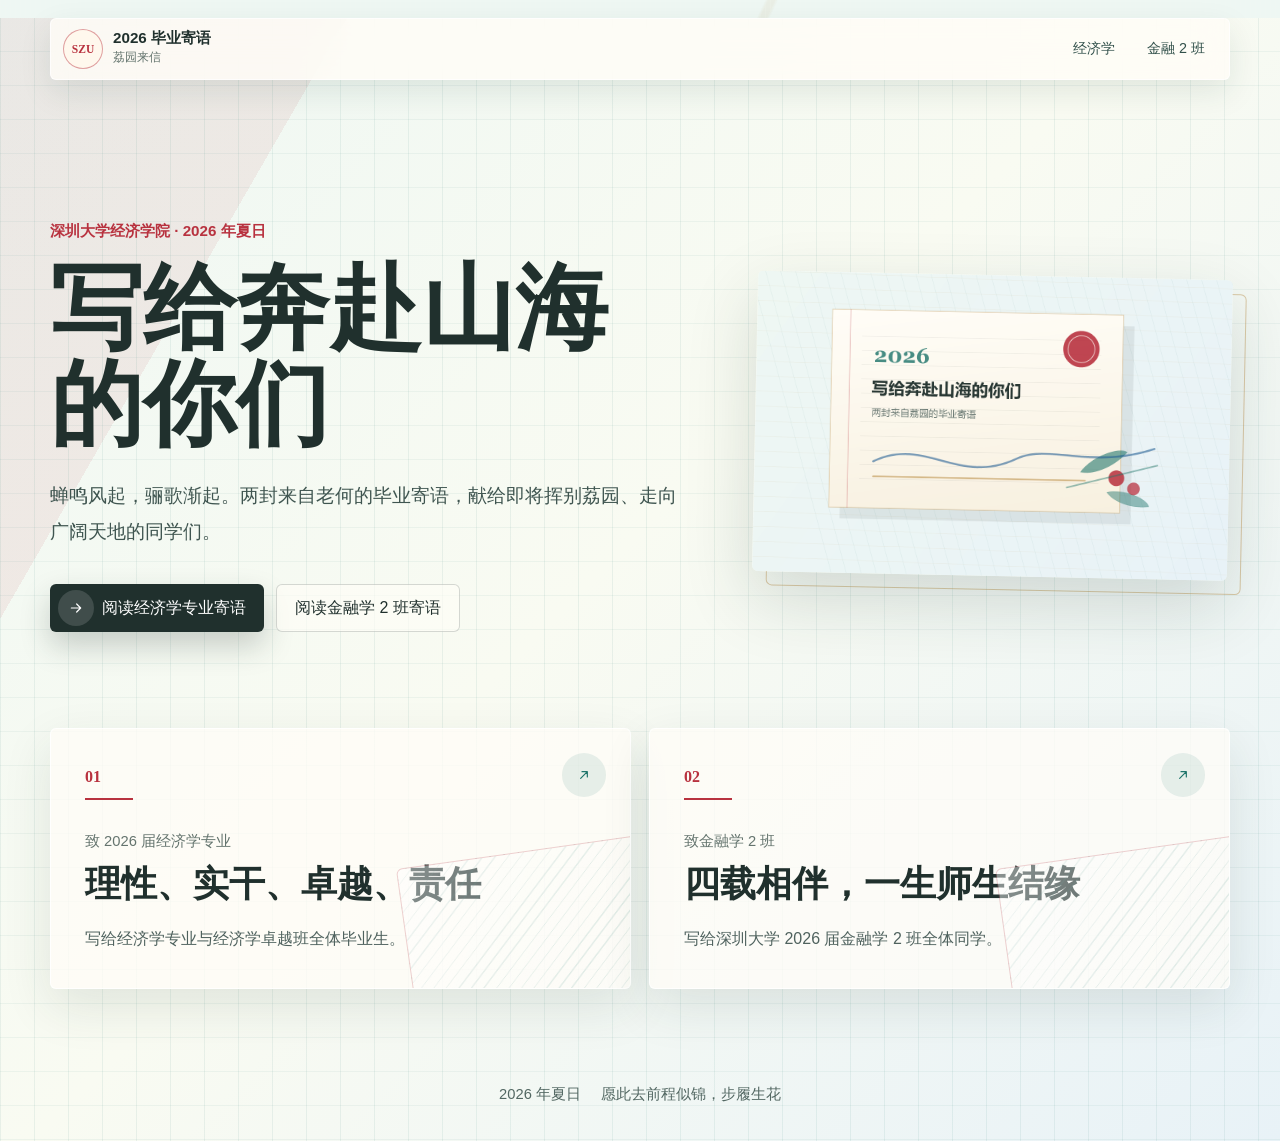
==== index.html @ 9182ce5f "Add files via upload" ====
<!doctype html>
<html lang="zh-CN">
  <head>
    <meta charset="utf-8">
    <meta name="viewport" content="width=device-width, initial-scale=1">
    <title>深圳大学 2026 届毕业寄语</title>
    <meta name="description" content="两封写给深圳大学 2026 届毕业生的电子信笺。">
    <meta property="og:type" content="website">
    <meta property="og:title" content="深圳大学 2026 届毕业寄语">
    <meta property="og:description" content="写给奔赴山海的同学们。">
    <meta property="og:image" content="./assets/home-share.png">
    <meta name="theme-color" content="#eef7f3">
    <link rel="manifest" href="./manifest.webmanifest">
    <link rel="stylesheet" href="./assets/styles.css">
  </head>
  <body class="home-page">
    <div class="reading-progress" aria-hidden="true"></div>
    <header class="topbar">
      <a class="brand-mark" href="./" aria-label="返回首页">
        <span class="brand-seal">SZU</span>
        <span>
          <strong>2026 毕业寄语</strong>
          <small>荔园来信</small>
        </span>
      </a>
      <nav class="top-actions" aria-label="信笺导航">
        <a href="./economics/" class="ghost-link">经济学</a>
        <a href="./finance-2/" class="ghost-link">金融 2 班</a>
      </nav>
    </header>

    <main>
      <section class="home-hero" aria-labelledby="home-title">
        <div class="home-copy">
          <p class="kicker">深圳大学经济学院 · 2026 年夏日</p>
          <h1 id="home-title">写给奔赴山海的你们</h1>
          <p class="lead">
            蝉鸣风起，骊歌渐起。两封来自老何的毕业寄语，献给即将挥别荔园、走向广阔天地的同学们。
          </p>
          <div class="hero-commands">
            <a class="primary-link" href="./economics/">
              <span class="icon-circle" aria-hidden="true">
                <svg viewBox="0 0 24 24"><path d="M5 12h14M13 6l6 6-6 6"/></svg>
              </span>
              阅读经济学专业寄语
            </a>
            <a class="secondary-link" href="./finance-2/">阅读金融学 2 班寄语</a>
          </div>
        </div>
        <figure class="hero-art home-art">
          <img src="./assets/home-share.png" alt="毕业信笺、湖面与荔枝枝叶组成的插画">
        </figure>
      </section>

      <section class="letter-grid" aria-label="两封电子信笺">
        <a class="letter-tile economics-tile" href="./economics/">
          <span class="tile-label">01</span>
          <span class="tile-subtitle">致 2026 届经济学专业</span>
          <strong>理性、实干、卓越、责任</strong>
          <span class="tile-text">写给经济学专业与经济学卓越班全体毕业生。</span>
          <span class="tile-arrow" aria-hidden="true">
            <svg viewBox="0 0 24 24"><path d="M7 17 17 7M9 7h8v8"/></svg>
          </span>
        </a>
        <a class="letter-tile finance-tile" href="./finance-2/">
          <span class="tile-label">02</span>
          <span class="tile-subtitle">致金融学 2 班</span>
          <strong>四载相伴，一生师生结缘</strong>
          <span class="tile-text">写给深圳大学 2026 届金融学 2 班全体同学。</span>
          <span class="tile-arrow" aria-hidden="true">
            <svg viewBox="0 0 24 24"><path d="M7 17 17 7M9 7h8v8"/></svg>
          </span>
        </a>
      </section>
    </main>

    <footer class="site-footer">
      <span>2026 年夏日</span>
      <span>愿此去前程似锦，步履生花</span>
    </footer>
    <script src="./assets/main.js"></script>
  </body>
</html>
---- assets/styles.css ----
:root {
  --ink: #20302d;
  --muted: #64746e;
  --paper: #fffdf7;
  --paper-deep: #f7f0df;
  --mist: #eef7f3;
  --mist-2: #d9ece8;
  --jade: #1f756b;
  --blue: #1e5b93;
  --lychee: #b8323f;
  --gold: #b8893d;
  --line: rgba(32, 48, 45, 0.14);
  --shadow: 0 26px 70px rgba(17, 47, 43, 0.16);
  --radius: 6px;
  --serif: "Source Han Serif SC", "Noto Serif CJK SC", "Songti SC", "SimSun", serif;
  --sans: "Source Han Sans SC", "Noto Sans CJK SC", "Microsoft YaHei", sans-serif;
}

* {
  box-sizing: border-box;
}

html {
  min-width: 320px;
  background: var(--mist);
  color: var(--ink);
  scroll-behavior: smooth;
}

body {
  min-height: 100vh;
  margin: 0;
  font-family: var(--sans);
  line-height: 1.8;
  letter-spacing: 0;
  background:
    linear-gradient(90deg, rgba(31, 117, 107, 0.08) 1px, transparent 1px),
    linear-gradient(0deg, rgba(31, 117, 107, 0.06) 1px, transparent 1px),
    linear-gradient(120deg, rgba(184, 50, 63, 0.08) 0 18%, transparent 18% 100%),
    linear-gradient(135deg, #eef7f3 0%, #f9fbf2 48%, #e8f2f7 100%);
  background-size: 34px 34px, 34px 34px, auto, auto;
}

body::before {
  content: "";
  position: fixed;
  inset: 0;
  z-index: -1;
  pointer-events: none;
  opacity: 0.28;
  background-image:
    linear-gradient(115deg, transparent 0 45%, rgba(184, 137, 61, 0.25) 45.2% 45.6%, transparent 45.8% 100%),
    repeating-linear-gradient(90deg, rgba(255, 255, 255, 0.28) 0 1px, transparent 1px 5px);
}

a {
  color: inherit;
  text-decoration: none;
}

button,
a {
  -webkit-tap-highlight-color: transparent;
}

button {
  font: inherit;
}

svg {
  width: 1em;
  height: 1em;
  fill: none;
  stroke: currentColor;
  stroke-linecap: round;
  stroke-linejoin: round;
  stroke-width: 1.8;
}

img {
  display: block;
  max-width: 100%;
}

.reading-progress {
  position: fixed;
  top: 0;
  left: 0;
  z-index: 20;
  width: 0;
  height: 3px;
  background: linear-gradient(90deg, var(--lychee), var(--gold), var(--jade));
  box-shadow: 0 2px 12px rgba(184, 50, 63, 0.24);
}

.topbar {
  position: sticky;
  top: 0;
  z-index: 10;
  display: flex;
  align-items: center;
  justify-content: space-between;
  gap: 18px;
  width: min(1180px, calc(100% - 40px));
  margin: 18px auto 0;
  padding: 10px 12px;
  border: 1px solid rgba(255, 255, 255, 0.72);
  border-radius: var(--radius);
  background: rgba(255, 253, 247, 0.82);
  box-shadow: 0 12px 32px rgba(24, 55, 50, 0.1);
  backdrop-filter: blur(16px);
}

.brand-mark {
  display: inline-flex;
  align-items: center;
  gap: 10px;
  min-width: 0;
}

.brand-seal {
  display: grid;
  flex: 0 0 auto;
  width: 40px;
  height: 40px;
  place-items: center;
  border: 1px solid rgba(184, 50, 63, 0.45);
  border-radius: 50%;
  color: var(--lychee);
  font-family: Georgia, "Times New Roman", serif;
  font-size: 0.72rem;
  font-weight: 700;
  letter-spacing: 0;
  background: #fff8ed;
}

.brand-mark strong,
.brand-mark small {
  display: block;
  overflow: hidden;
  text-overflow: ellipsis;
  white-space: nowrap;
}

.brand-mark strong {
  font-size: 0.95rem;
  line-height: 1.2;
}

.brand-mark small {
  color: var(--muted);
  font-size: 0.75rem;
}

.top-actions {
  display: inline-flex;
  align-items: center;
  gap: 8px;
  flex: 0 0 auto;
}

.ghost-link,
.icon-button,
.primary-link,
.secondary-link {
  display: inline-flex;
  align-items: center;
  justify-content: center;
  gap: 8px;
  min-height: 40px;
  border-radius: var(--radius);
}

.ghost-link {
  padding: 0 12px;
  color: #31504a;
  font-size: 0.9rem;
}

.ghost-link:hover,
.ghost-link:focus-visible {
  background: rgba(31, 117, 107, 0.1);
}

.icon-button {
  width: 40px;
  border: 1px solid var(--line);
  color: var(--jade);
  background: rgba(255, 255, 255, 0.7);
  cursor: pointer;
}

.icon-button:hover,
.icon-button:focus-visible {
  border-color: rgba(31, 117, 107, 0.45);
  background: #fff;
}

main {
  width: min(1180px, calc(100% - 40px));
  margin: 0 auto;
}

.home-hero,
.letter-hero {
  display: grid;
  grid-template-columns: minmax(0, 1fr) minmax(360px, 0.74fr);
  gap: clamp(26px, 5vw, 72px);
  align-items: center;
  min-height: min(640px, calc(100vh - 170px));
  padding: clamp(42px, 7vw, 96px) 0 40px;
}

.home-copy,
.letter-hero-copy {
  position: relative;
  z-index: 1;
}

.kicker {
  margin: 0 0 16px;
  color: var(--lychee);
  font-size: 0.95rem;
  font-weight: 700;
}

h1 {
  margin: 0;
  max-width: 820px;
  font-family: var(--serif);
  font-size: 5.8rem;
  font-weight: 800;
  line-height: 1.04;
  letter-spacing: 0;
}

.letter-hero h1 {
  font-size: 5.1rem;
}

.lead {
  max-width: 660px;
  margin: 24px 0 0;
  color: #3f5550;
  font-size: 1.16rem;
  line-height: 1.95;
}

.hero-commands,
.letter-actions {
  display: flex;
  flex-wrap: wrap;
  gap: 12px;
  margin-top: 34px;
}

.primary-link,
.secondary-link {
  border: 0;
  cursor: pointer;
}

.primary-link {
  min-height: 48px;
  padding: 0 18px 0 8px;
  color: #fff;
  background: var(--ink);
  box-shadow: 0 14px 30px rgba(32, 48, 45, 0.22);
}

.secondary-link {
  min-height: 48px;
  padding: 0 18px;
  border: 1px solid rgba(32, 48, 45, 0.18);
  color: var(--ink);
  background: rgba(255, 253, 247, 0.62);
}

.primary-link:hover,
.primary-link:focus-visible {
  transform: translateY(-1px);
  background: #14211e;
}

.secondary-link:hover,
.secondary-link:focus-visible {
  transform: translateY(-1px);
  border-color: rgba(31, 117, 107, 0.42);
  background: #fffdf7;
}

.button-link {
  appearance: none;
}

.icon-circle {
  display: grid;
  width: 36px;
  height: 36px;
  place-items: center;
  border-radius: 50%;
  background: rgba(255, 255, 255, 0.14);
}

.hero-art {
  position: relative;
  margin: 0;
}

.hero-art img {
  width: 100%;
  border-radius: var(--radius);
  box-shadow: var(--shadow);
}

.hero-art::before {
  content: "";
  position: absolute;
  inset: 14px -14px -14px 14px;
  z-index: -1;
  border: 1px solid rgba(184, 137, 61, 0.42);
  border-radius: var(--radius);
}

.home-art {
  transform: rotate(1.2deg);
}

.letter-grid {
  display: grid;
  grid-template-columns: repeat(2, minmax(0, 1fr));
  gap: 18px;
  padding: 8px 0 70px;
}

.letter-tile {
  position: relative;
  min-height: 250px;
  padding: clamp(22px, 4vw, 34px);
  overflow: hidden;
  border: 1px solid rgba(255, 255, 255, 0.78);
  border-radius: var(--radius);
  background: rgba(255, 253, 247, 0.76);
  box-shadow: 0 18px 50px rgba(24, 55, 50, 0.11);
}

.letter-tile::after {
  content: "";
  position: absolute;
  right: -40px;
  bottom: -54px;
  width: 260px;
  height: 190px;
  border: 1px solid rgba(184, 50, 63, 0.22);
  border-radius: var(--radius);
  background:
    linear-gradient(120deg, rgba(255, 255, 255, 0.48), transparent),
    repeating-linear-gradient(135deg, rgba(31, 117, 107, 0.14) 0 1px, transparent 1px 10px);
  transform: rotate(-8deg);
}

.letter-tile:hover,
.letter-tile:focus-visible {
  transform: translateY(-3px);
  border-color: rgba(31, 117, 107, 0.28);
  box-shadow: 0 26px 65px rgba(24, 55, 50, 0.16);
}

.tile-label,
.tile-subtitle,
.tile-text {
  display: block;
}

.tile-label {
  width: 48px;
  padding-bottom: 6px;
  border-bottom: 2px solid currentColor;
  color: var(--lychee);
  font-family: Georgia, "Times New Roman", serif;
  font-weight: 700;
}

.tile-subtitle {
  margin-top: 28px;
  color: var(--muted);
  font-size: 0.92rem;
}

.letter-tile strong {
  display: block;
  max-width: 560px;
  margin-top: 8px;
  font-family: var(--serif);
  font-size: 2.25rem;
  line-height: 1.24;
}

.tile-text {
  max-width: 450px;
  margin-top: 18px;
  color: #4f625e;
}

.tile-arrow {
  position: absolute;
  right: 24px;
  top: 24px;
  z-index: 1;
  display: grid;
  width: 44px;
  height: 44px;
  place-items: center;
  border-radius: 50%;
  color: var(--jade);
  background: rgba(31, 117, 107, 0.1);
}

.letter-layout {
  display: grid;
  grid-template-columns: minmax(190px, 250px) minmax(0, 820px);
  gap: clamp(22px, 4vw, 54px);
  align-items: start;
  margin: 0 auto;
  padding: 20px 0 70px;
}

.letter-side {
  position: sticky;
  top: 96px;
  display: grid;
  gap: 12px;
}

.side-block {
  padding: 16px;
  border-left: 3px solid var(--jade);
  background: rgba(255, 253, 247, 0.62);
}

.finance-page .side-block {
  border-left-color: var(--blue);
}

.side-block span,
.side-block strong {
  display: block;
}

.side-block span {
  color: var(--muted);
  font-size: 0.82rem;
}

.side-block strong {
  margin-top: 4px;
  font-family: var(--serif);
  font-size: 1.04rem;
  line-height: 1.55;
}

.letter-paper {
  position: relative;
  padding: clamp(28px, 5vw, 64px);
  border: 1px solid rgba(184, 137, 61, 0.32);
  border-radius: var(--radius);
  background:
    linear-gradient(90deg, rgba(184, 50, 63, 0.16), rgba(184, 50, 63, 0.16)) 36px 0 / 1px 100% no-repeat,
    repeating-linear-gradient(0deg, transparent 0 38px, rgba(32, 48, 45, 0.055) 38px 39px),
    var(--paper);
  box-shadow: var(--shadow);
}

.letter-paper::before,
.letter-paper::after {
  content: "";
  position: absolute;
  pointer-events: none;
}

.letter-paper::before {
  top: 16px;
  right: 16px;
  width: 94px;
  height: 94px;
  border: 1px solid rgba(184, 50, 63, 0.28);
  border-radius: 50%;
  background:
    repeating-conic-gradient(from 8deg, rgba(184, 50, 63, 0.16) 0deg 8deg, transparent 8deg 18deg),
    radial-gradient(circle, transparent 48%, rgba(255, 255, 255, 0.64) 49% 64%, transparent 65%);
  opacity: 0.75;
}

.letter-paper::after {
  inset: 8px;
  border: 1px solid rgba(31, 117, 107, 0.09);
  border-radius: calc(var(--radius) - 2px);
}

.letter-paper p {
  position: relative;
  z-index: 1;
  margin: 0 0 1.15em;
  color: #2c3936;
  font-family: var(--serif);
  font-size: 1.14rem;
  line-height: 2.08;
  text-align: justify;
  text-justify: inter-ideograph;
}

.letter-paper .letter-to {
  margin-bottom: 1.3em;
  color: var(--lychee);
  font-size: 1.28rem;
  font-weight: 700;
  text-align: left;
}

.wish-list {
  position: relative;
  z-index: 1;
  display: grid;
  gap: 12px;
  margin: 34px 0;
}

.wish-list p {
  margin: 0;
  padding: 18px 20px;
  border-left: 3px solid var(--gold);
  background: linear-gradient(90deg, rgba(184, 137, 61, 0.12), rgba(255, 255, 255, 0.3));
  text-align: left;
}

.wish-list strong {
  color: #174d46;
}

.finance-page .wish-list strong {
  color: #1e5b93;
}

.letter-signature {
  position: relative;
  z-index: 1;
  margin-top: 42px;
  text-align: right;
}

.letter-signature p,
.letter-signature time {
  display: block;
  margin: 0;
  color: var(--ink);
  font-family: var(--serif);
}

.letter-signature p {
  font-size: 1.52rem;
  font-weight: 800;
}

.letter-signature time {
  margin-top: 8px;
  color: var(--muted);
}

.site-footer {
  display: flex;
  justify-content: center;
  gap: 20px;
  width: min(1180px, calc(100% - 40px));
  margin: 0 auto;
  padding: 22px 0 34px;
  color: #526762;
  font-size: 0.92rem;
}

.site-footer a {
  border-bottom: 1px solid rgba(31, 117, 107, 0.28);
}

.site-footer a:hover,
.site-footer a:focus-visible {
  color: var(--jade);
}

.toast {
  position: fixed;
  left: 50%;
  bottom: 24px;
  z-index: 30;
  max-width: calc(100% - 32px);
  padding: 10px 14px;
  border-radius: var(--radius);
  color: #fff;
  background: rgba(32, 48, 45, 0.92);
  box-shadow: 0 16px 40px rgba(32, 48, 45, 0.2);
  transform: translateX(-50%) translateY(12px);
  opacity: 0;
  transition: opacity 180ms ease, transform 180ms ease;
}

.toast.is-visible {
  transform: translateX(-50%) translateY(0);
  opacity: 1;
}

@media (max-width: 900px) {
  h1 {
    font-size: 4.15rem;
  }

  .letter-hero h1 {
    font-size: 3.85rem;
  }

  .home-hero,
  .letter-hero,
  .letter-layout {
    grid-template-columns: 1fr;
  }

  .home-hero,
  .letter-hero {
    min-height: auto;
  }

  .home-art {
    transform: none;
  }

  .letter-grid {
    grid-template-columns: 1fr;
  }

  .letter-side {
    position: static;
    grid-template-columns: repeat(3, minmax(0, 1fr));
  }
}

@media (max-width: 640px) {
  body {
    background-size: 24px 24px, 24px 24px, auto, auto;
  }

  .topbar,
  main,
  .site-footer {
    width: min(100% - 24px, 1180px);
  }

  .topbar {
    margin-top: 12px;
    padding: 8px;
  }

  .brand-seal {
    width: 34px;
    height: 34px;
    font-size: 0.64rem;
  }

  .brand-mark strong {
    max-width: 9.8em;
    font-size: 0.86rem;
  }

  .brand-mark small,
  .ghost-link {
    font-size: 0.76rem;
  }

  .top-actions {
    gap: 4px;
  }

  .ghost-link {
    padding: 0 8px;
  }

  .home-hero,
  .letter-hero {
    gap: 28px;
    padding-top: 44px;
  }

  .kicker {
    font-size: 0.8rem;
  }

  h1,
  .letter-hero h1 {
    font-size: 2.55rem;
  }

  .lead {
    margin-top: 18px;
    font-size: 1rem;
  }

  .letter-tile strong {
    font-size: 1.5rem;
  }

  .hero-commands,
  .letter-actions {
    display: grid;
    grid-template-columns: 1fr;
  }

  .primary-link,
  .secondary-link {
    width: 100%;
  }

  .letter-side {
    grid-template-columns: 1fr;
  }

  .letter-paper {
    padding: 28px 20px 34px 26px;
    background:
      linear-gradient(90deg, rgba(184, 50, 63, 0.14), rgba(184, 50, 63, 0.14)) 18px 0 / 1px 100% no-repeat,
      repeating-linear-gradient(0deg, transparent 0 36px, rgba(32, 48, 45, 0.055) 36px 37px),
      var(--paper);
  }

  .letter-paper::before {
    width: 70px;
    height: 70px;
  }

  .letter-paper p {
    font-size: 1.04rem;
    line-height: 2;
  }

  .letter-paper .letter-to {
    font-size: 1.12rem;
  }

  .letter-signature p {
    font-size: 1.25rem;
  }

  .wish-list p {
    padding: 15px 16px;
  }

  .site-footer {
    flex-wrap: wrap;
    gap: 10px 16px;
  }
}

@media print {
  body {
    background: #fff;
  }

  .topbar,
  .letter-hero,
  .letter-side,
  .site-footer,
  .reading-progress,
  .toast {
    display: none !important;
  }

  main {
    width: 100%;
  }

  .letter-layout {
    display: block;
    padding: 0;
  }

  .letter-paper {
    box-shadow: none;
    border: 0;
  }
}
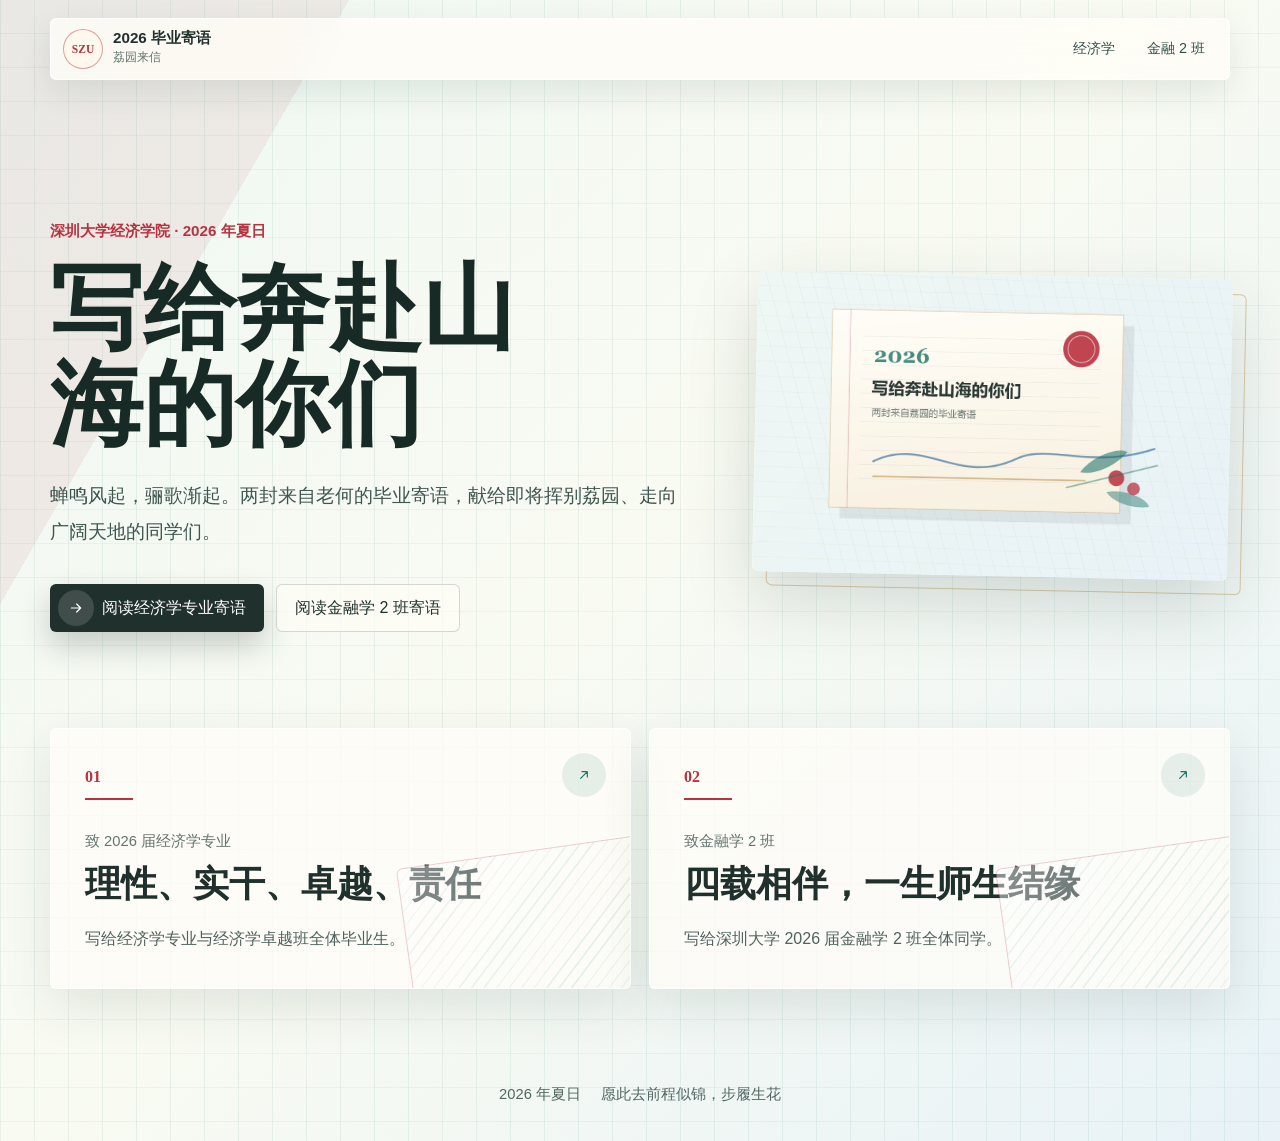
==== commit 0660693b: "Add files via upload" ====
--- a/index.html
+++ b/index.html
@@ -2,7 +2,7 @@
 <html lang="zh-CN">
   <head>
     <meta charset="utf-8">
-    <meta name="viewport" content="width=device-width, initial-scale=1">
+    <meta name="viewport" content="width=device-width, initial-scale=1, viewport-fit=cover">
     <title>深圳大学 2026 届毕业寄语</title>
     <meta name="description" content="两封写给深圳大学 2026 届毕业生的电子信笺。">
     <meta property="og:type" content="website">
@@ -16,7 +16,7 @@
   <body class="home-page">
     <div class="reading-progress" aria-hidden="true"></div>
     <header class="topbar">
-      <a class="brand-mark" href="./" aria-label="返回首页">
+        <a class="brand-mark" href="./index.html" aria-label="返回首页">
         <span class="brand-seal">SZU</span>
         <span>
           <strong>2026 毕业寄语</strong>
@@ -24,8 +24,8 @@
         </span>
       </a>
       <nav class="top-actions" aria-label="信笺导航">
-        <a href="./economics/" class="ghost-link">经济学</a>
-        <a href="./finance-2/" class="ghost-link">金融 2 班</a>
+        <a href="./economics/index.html" class="ghost-link">经济学</a>
+        <a href="./finance-2/index.html" class="ghost-link">金融 2 班</a>
       </nav>
     </header>
 
@@ -38,13 +38,13 @@
             蝉鸣风起，骊歌渐起。两封来自老何的毕业寄语，献给即将挥别荔园、走向广阔天地的同学们。
           </p>
           <div class="hero-commands">
-            <a class="primary-link" href="./economics/">
+            <a class="primary-link" href="./economics/index.html">
               <span class="icon-circle" aria-hidden="true">
                 <svg viewBox="0 0 24 24"><path d="M5 12h14M13 6l6 6-6 6"/></svg>
               </span>
               阅读经济学专业寄语
             </a>
-            <a class="secondary-link" href="./finance-2/">阅读金融学 2 班寄语</a>
+            <a class="secondary-link" href="./finance-2/index.html">阅读金融学 2 班寄语</a>
           </div>
         </div>
         <figure class="hero-art home-art">
@@ -53,7 +53,7 @@
       </section>
 
       <section class="letter-grid" aria-label="两封电子信笺">
-        <a class="letter-tile economics-tile" href="./economics/">
+        <a class="letter-tile economics-tile" href="./economics/index.html">
           <span class="tile-label">01</span>
           <span class="tile-subtitle">致 2026 届经济学专业</span>
           <strong>理性、实干、卓越、责任</strong>
@@ -62,7 +62,7 @@
             <svg viewBox="0 0 24 24"><path d="M7 17 17 7M9 7h8v8"/></svg>
           </span>
         </a>
-        <a class="letter-tile finance-tile" href="./finance-2/">
+        <a class="letter-tile finance-tile" href="./finance-2/index.html">
           <span class="tile-label">02</span>
           <span class="tile-subtitle">致金融学 2 班</span>
           <strong>四载相伴，一生师生结缘</strong>
--- a/assets/styles.css
+++ b/assets/styles.css
@@ -11,9 +11,10 @@
   --gold: #b8893d;
   --line: rgba(32, 48, 45, 0.14);
   --shadow: 0 26px 70px rgba(17, 47, 43, 0.16);
+  --mobile-shadow: 0 18px 38px rgba(17, 47, 43, 0.12);
   --radius: 6px;
-  --serif: "Source Han Serif SC", "Noto Serif CJK SC", "Songti SC", "SimSun", serif;
-  --sans: "Source Han Sans SC", "Noto Sans CJK SC", "Microsoft YaHei", sans-serif;
+  --serif: "FZSongYi-Z13S", "FZCuSong-B09S", "Source Han Serif SC", "Noto Serif CJK SC", "Songti SC", "STZhongsong", "SimSun", serif;
+  --sans: "FZLanTingHeiS-DB-GB", "Source Han Sans SC", "Noto Sans CJK SC", "Microsoft YaHei", sans-serif;
 }
 
 * {
@@ -25,6 +26,7 @@
   background: var(--mist);
   color: var(--ink);
   scroll-behavior: smooth;
+  overflow-x: hidden;
 }
 
 body {
@@ -39,6 +41,7 @@
     linear-gradient(120deg, rgba(184, 50, 63, 0.08) 0 18%, transparent 18% 100%),
     linear-gradient(135deg, #eef7f3 0%, #f9fbf2 48%, #e8f2f7 100%);
   background-size: 34px 34px, 34px 34px, auto, auto;
+  overflow-x: hidden;
 }
 
 body::before {
@@ -84,13 +87,16 @@
 
 .reading-progress {
   position: fixed;
-  top: 0;
+  top: env(safe-area-inset-top, 0);
   left: 0;
-  z-index: 20;
+  z-index: 999;
   width: 0;
   height: 3px;
   background: linear-gradient(90deg, var(--lychee), var(--gold), var(--jade));
   box-shadow: 0 2px 12px rgba(184, 50, 63, 0.24);
+  pointer-events: none;
+  transform: translateZ(0);
+  will-change: width;
 }
 
 .topbar {
@@ -144,6 +150,7 @@
 
 .brand-mark strong {
   font-size: 0.95rem;
+  font-weight: 800;
   line-height: 1.2;
 }
 
@@ -221,7 +228,7 @@
   margin: 0 0 16px;
   color: var(--lychee);
   font-size: 0.95rem;
-  font-weight: 700;
+  font-weight: 800;
 }
 
 h1 {
@@ -229,9 +236,11 @@
   max-width: 820px;
   font-family: var(--serif);
   font-size: 5.8rem;
-  font-weight: 800;
+  font-weight: 900;
   line-height: 1.04;
   letter-spacing: 0;
+  color: #182a26;
+  text-wrap: balance;
 }
 
 .letter-hero h1 {
@@ -501,9 +510,10 @@
   position: relative;
   z-index: 1;
   margin: 0 0 1.15em;
-  color: #2c3936;
+  color: #243530;
   font-family: var(--serif);
   font-size: 1.14rem;
+  font-weight: 600;
   line-height: 2.08;
   text-align: justify;
   text-justify: inter-ideograph;
@@ -513,7 +523,7 @@
   margin-bottom: 1.3em;
   color: var(--lychee);
   font-size: 1.28rem;
-  font-weight: 700;
+  font-weight: 900;
   text-align: left;
 }
 
@@ -535,6 +545,7 @@
 
 .wish-list strong {
   color: #174d46;
+  font-weight: 900;
 }
 
 .finance-page .wish-list strong {
@@ -558,7 +569,7 @@
 
 .letter-signature p {
   font-size: 1.52rem;
-  font-weight: 800;
+  font-weight: 900;
 }
 
 .letter-signature time {
@@ -642,19 +653,33 @@
 }
 
 @media (max-width: 640px) {
+  html {
+    scroll-padding-top: 68px;
+  }
+
   body {
     background-size: 24px 24px, 24px 24px, auto, auto;
+    padding-bottom: max(10px, env(safe-area-inset-bottom, 0));
+  }
+
+  .reading-progress {
+    top: auto;
+    bottom: max(0px, env(safe-area-inset-bottom, 0));
+    height: 5px;
+    box-shadow: 0 -2px 14px rgba(184, 50, 63, 0.28);
   }
 
   .topbar,
   main,
   .site-footer {
-    width: min(100% - 24px, 1180px);
+    width: min(100% - 22px, 1180px);
   }
 
   .topbar {
-    margin-top: 12px;
-    padding: 8px;
+    margin-top: 10px;
+    padding: 7px;
+    gap: 8px;
+    box-shadow: var(--mobile-shadow);
   }
 
   .brand-seal {
@@ -664,7 +689,7 @@
   }
 
   .brand-mark strong {
-    max-width: 9.8em;
+    max-width: 10.4em;
     font-size: 0.86rem;
   }
 
@@ -677,14 +702,20 @@
     gap: 4px;
   }
 
+  .icon-button {
+    width: 38px;
+    min-height: 38px;
+  }
+
   .ghost-link {
     padding: 0 8px;
   }
 
   .home-hero,
   .letter-hero {
-    gap: 28px;
-    padding-top: 44px;
+    gap: 22px;
+    padding-top: 30px;
+    padding-bottom: 28px;
   }
 
   .kicker {
@@ -693,35 +724,91 @@
 
   h1,
   .letter-hero h1 {
-    font-size: 2.55rem;
+    font-size: 2.45rem;
+    line-height: 1.12;
   }
 
   .lead {
     margin-top: 18px;
     font-size: 1rem;
+    line-height: 1.82;
   }
 
   .letter-tile strong {
     font-size: 1.5rem;
   }
 
-  .hero-commands,
+  .hero-commands {
+    display: grid;
+    grid-template-columns: 1fr;
+  }
+
   .letter-actions {
     display: grid;
-    grid-template-columns: 1fr;
+    grid-template-columns: minmax(0, 0.82fr) minmax(0, 1.18fr);
+    gap: 9px;
+    margin-top: 24px;
   }
 
   .primary-link,
   .secondary-link {
     width: 100%;
+    min-height: 44px;
+    padding: 0 10px;
+    font-size: 0.92rem;
+    white-space: nowrap;
+  }
+
+  .icon-circle {
+    width: 30px;
+    height: 30px;
+  }
+
+  .home-page .hero-art img {
+    max-height: 340px;
+    object-fit: cover;
+  }
+
+  .letter-page .hero-art {
+    display: none;
+  }
+
+  .letter-layout {
+    gap: 14px;
+    padding-top: 0;
   }
 
   .letter-side {
-    grid-template-columns: 1fr;
+    display: flex;
+    gap: 8px;
+    margin: -4px -11px 6px;
+    padding: 0 11px 4px;
+    overflow-x: auto;
+    scrollbar-width: none;
+  }
+
+  .letter-side::-webkit-scrollbar {
+    display: none;
+  }
+
+  .side-block {
+    flex: 0 0 164px;
+    padding: 11px 12px;
+    background: rgba(255, 253, 247, 0.78);
+  }
+
+  .side-block span {
+    font-size: 0.72rem;
+  }
+
+  .side-block strong {
+    font-size: 0.92rem;
+    line-height: 1.45;
   }
 
   .letter-paper {
-    padding: 28px 20px 34px 26px;
+    padding: 26px 18px 34px 25px;
+    box-shadow: var(--mobile-shadow);
     background:
       linear-gradient(90deg, rgba(184, 50, 63, 0.14), rgba(184, 50, 63, 0.14)) 18px 0 / 1px 100% no-repeat,
       repeating-linear-gradient(0deg, transparent 0 36px, rgba(32, 48, 45, 0.055) 36px 37px),
@@ -734,8 +821,10 @@
   }
 
   .letter-paper p {
-    font-size: 1.04rem;
-    line-height: 2;
+    font-size: 1.03rem;
+    font-weight: 600;
+    line-height: 1.95;
+    text-align: left;
   }
 
   .letter-paper .letter-to {
@@ -747,16 +836,32 @@
   }
 
   .wish-list p {
-    padding: 15px 16px;
+    padding: 14px 15px;
+    line-height: 1.86;
   }
 
   .site-footer {
     flex-wrap: wrap;
     gap: 10px 16px;
+    padding-bottom: 30px;
+  }
+
+  .toast {
+    bottom: max(22px, calc(env(safe-area-inset-bottom, 0) + 18px));
   }
 }
 
 @media print {
+  @page {
+    size: A4;
+    margin: 16mm 15mm;
+  }
+
+  * {
+    -webkit-print-color-adjust: exact;
+    print-color-adjust: exact;
+  }
+
   body {
     background: #fff;
   }
@@ -782,5 +887,28 @@
   .letter-paper {
     box-shadow: none;
     border: 0;
-  }
-}
+    padding: 0;
+    background: #fff;
+  }
+
+  .letter-paper::before,
+  .letter-paper::after {
+    display: none;
+  }
+
+  .letter-paper p {
+    color: #111;
+    font-size: 12.5pt;
+    font-weight: 500;
+    line-height: 1.9;
+  }
+
+  .wish-list {
+    break-inside: avoid;
+  }
+
+  .wish-list p {
+    border-left: 2pt solid #b8893d;
+    background: #fff;
+  }
+}
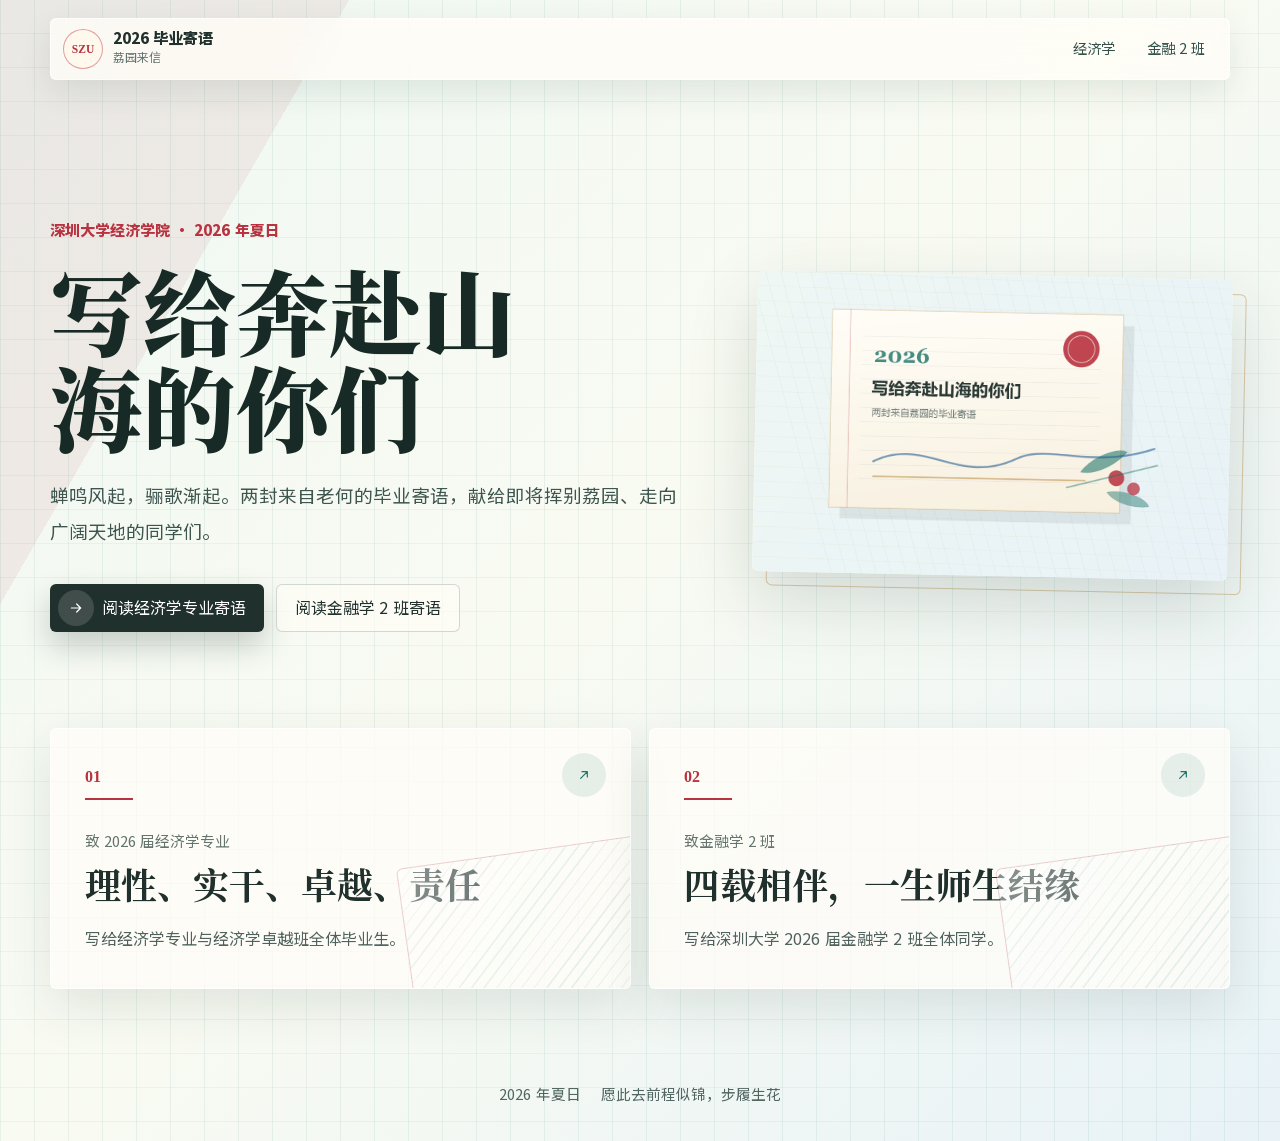
==== commit 10d76ce2: "Add files via upload" ====
--- a/index.html
+++ b/index.html
@@ -11,7 +11,7 @@
     <meta property="og:image" content="./assets/home-share.png">
     <meta name="theme-color" content="#eef7f3">
     <link rel="manifest" href="./manifest.webmanifest">
-    <link rel="stylesheet" href="./assets/styles.css">
+    <link rel="stylesheet" href="./assets/styles.css?v=20260615-3">
   </head>
   <body class="home-page">
     <div class="reading-progress" aria-hidden="true"></div>
@@ -78,6 +78,6 @@
       <span>2026 年夏日</span>
       <span>愿此去前程似锦，步履生花</span>
     </footer>
-    <script src="./assets/main.js"></script>
+    <script src="./assets/main.js?v=20260615-3"></script>
   </body>
 </html>
--- a/assets/styles.css
+++ b/assets/styles.css
@@ -13,8 +13,24 @@
   --shadow: 0 26px 70px rgba(17, 47, 43, 0.16);
   --mobile-shadow: 0 18px 38px rgba(17, 47, 43, 0.12);
   --radius: 6px;
-  --serif: "FZSongYi-Z13S", "FZCuSong-B09S", "Source Han Serif SC", "Noto Serif CJK SC", "Songti SC", "STZhongsong", "SimSun", serif;
-  --sans: "FZLanTingHeiS-DB-GB", "Source Han Sans SC", "Noto Sans CJK SC", "Microsoft YaHei", sans-serif;
+  --serif: "LetterNotoSerifSC", "FZSongYi-Z13S", "FZCuSong-B09S", "Source Han Serif SC", "Noto Serif CJK SC", "Songti SC", "STZhongsong", "SimSun", serif;
+  --sans: "LetterNotoSansSC", "FZLanTingHeiS-DB-GB", "Source Han Sans SC", "Noto Sans CJK SC", "Microsoft YaHei", sans-serif;
+}
+
+@font-face {
+  font-family: "LetterNotoSerifSC";
+  src: url("./fonts/noto-serif-sc-subset.woff2") format("woff2");
+  font-weight: 400 900;
+  font-style: normal;
+  font-display: swap;
+}
+
+@font-face {
+  font-family: "LetterNotoSansSC";
+  src: url("./fonts/noto-sans-sc-subset.woff2") format("woff2");
+  font-weight: 400 900;
+  font-style: normal;
+  font-display: swap;
 }
 
 * {
@@ -654,12 +670,16 @@
 
 @media (max-width: 640px) {
   html {
-    scroll-padding-top: 68px;
+    scroll-padding-top: 86px;
   }
 
   body {
     background-size: 24px 24px, 24px 24px, auto, auto;
     padding-bottom: max(10px, env(safe-area-inset-bottom, 0));
+  }
+
+  main {
+    padding-top: 76px;
   }
 
   .reading-progress {
@@ -676,9 +696,14 @@
   }
 
   .topbar {
-    margin-top: 10px;
+    position: fixed;
+    top: max(9px, env(safe-area-inset-top, 0));
+    left: 50%;
+    z-index: 900;
+    margin-top: 0;
     padding: 7px;
     gap: 8px;
+    transform: translateX(-50%);
     box-shadow: var(--mobile-shadow);
   }
 
@@ -714,8 +739,34 @@
   .home-hero,
   .letter-hero {
     gap: 22px;
-    padding-top: 30px;
+    padding-top: 20px;
     padding-bottom: 28px;
+  }
+
+  .letter-page .letter-hero {
+    display: grid;
+    grid-template-columns: 1fr;
+    align-items: start;
+    gap: 16px;
+  }
+
+  .letter-page .letter-hero-copy {
+    display: contents;
+    text-align: center;
+  }
+
+  .letter-page .kicker {
+    justify-self: center;
+    margin-bottom: 12px;
+    order: 1;
+  }
+
+  .letter-page .letter-hero h1 {
+    order: 2;
+  }
+
+  .letter-page .lead {
+    order: 3;
   }
 
   .kicker {
@@ -724,14 +775,23 @@
 
   h1,
   .letter-hero h1 {
-    font-size: 2.45rem;
-    line-height: 1.12;
+    max-width: 8.5em;
+    margin: 0 auto;
+    font-size: 2.18rem;
+    line-height: 1.14;
   }
 
   .lead {
     margin-top: 18px;
     font-size: 1rem;
     line-height: 1.82;
+  }
+
+  .letter-page .lead {
+    max-width: 22em;
+    margin-right: auto;
+    margin-left: auto;
+    text-align: center;
   }
 
   .letter-tile strong {
@@ -748,6 +808,7 @@
     grid-template-columns: minmax(0, 0.82fr) minmax(0, 1.18fr);
     gap: 9px;
     margin-top: 24px;
+    order: 5;
   }
 
   .primary-link,
@@ -770,7 +831,22 @@
   }
 
   .letter-page .hero-art {
-    display: none;
+    display: block;
+    width: min(100%, 360px);
+    margin: 0 auto 2px;
+    order: 4;
+    transform: none;
+  }
+
+  .letter-page .hero-art::before {
+    inset: 8px -8px -8px 8px;
+  }
+
+  .letter-page .hero-art img {
+    max-height: 190px;
+    object-fit: cover;
+    object-position: center;
+    box-shadow: var(--mobile-shadow);
   }
 
   .letter-layout {
@@ -779,21 +855,18 @@
   }
 
   .letter-side {
-    display: flex;
-    gap: 8px;
-    margin: -4px -11px 6px;
-    padding: 0 11px 4px;
-    overflow-x: auto;
-    scrollbar-width: none;
-  }
-
-  .letter-side::-webkit-scrollbar {
-    display: none;
+    display: grid;
+    grid-template-columns: repeat(3, minmax(0, 1fr));
+    gap: 7px;
+    margin: -2px 0 8px;
+    padding: 0;
+    overflow: visible;
   }
 
   .side-block {
-    flex: 0 0 164px;
-    padding: 11px 12px;
+    min-width: 0;
+    padding: 10px 8px;
+    border-left-width: 2px;
     background: rgba(255, 253, 247, 0.78);
   }
 
@@ -802,8 +875,9 @@
   }
 
   .side-block strong {
-    font-size: 0.92rem;
-    line-height: 1.45;
+    overflow-wrap: anywhere;
+    font-size: 0.78rem;
+    line-height: 1.42;
   }
 
   .letter-paper {
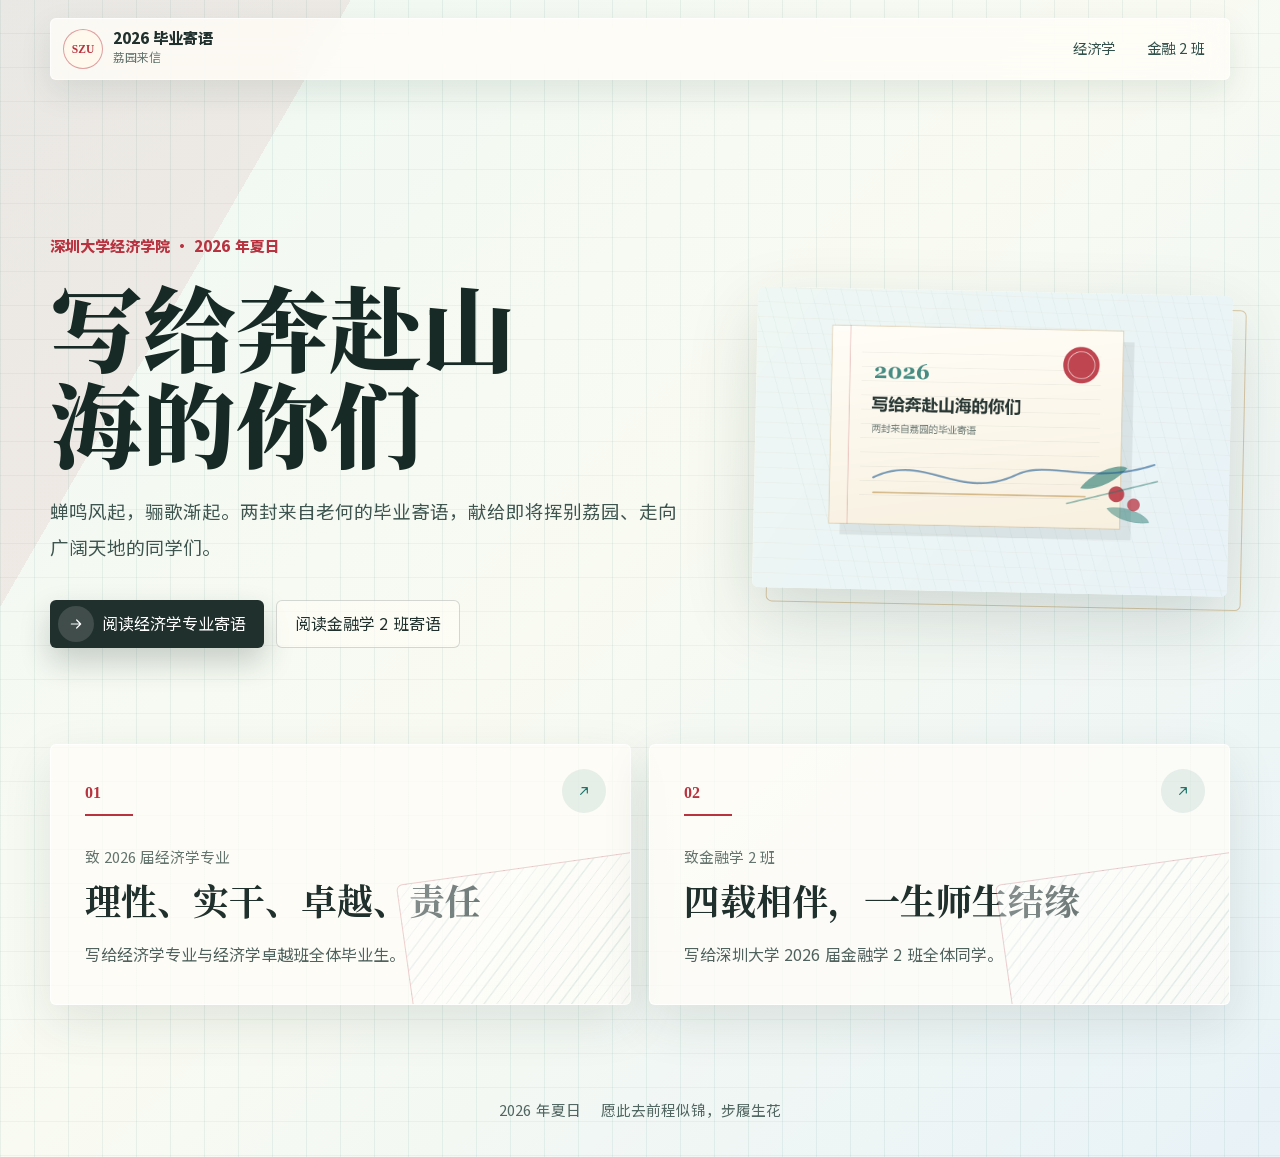
==== commit c759d5e3: "Add files via upload" ====
--- a/index.html
+++ b/index.html
@@ -1,83 +1,83 @@
-<!doctype html>
-<html lang="zh-CN">
-  <head>
-    <meta charset="utf-8">
-    <meta name="viewport" content="width=device-width, initial-scale=1, viewport-fit=cover">
-    <title>深圳大学 2026 届毕业寄语</title>
-    <meta name="description" content="两封写给深圳大学 2026 届毕业生的电子信笺。">
-    <meta property="og:type" content="website">
-    <meta property="og:title" content="深圳大学 2026 届毕业寄语">
-    <meta property="og:description" content="写给奔赴山海的同学们。">
-    <meta property="og:image" content="./assets/home-share.png">
-    <meta name="theme-color" content="#eef7f3">
-    <link rel="manifest" href="./manifest.webmanifest">
-    <link rel="stylesheet" href="./assets/styles.css?v=20260615-3">
-  </head>
-  <body class="home-page">
-    <div class="reading-progress" aria-hidden="true"></div>
-    <header class="topbar">
-        <a class="brand-mark" href="./index.html" aria-label="返回首页">
-        <span class="brand-seal">SZU</span>
-        <span>
-          <strong>2026 毕业寄语</strong>
-          <small>荔园来信</small>
-        </span>
-      </a>
-      <nav class="top-actions" aria-label="信笺导航">
-        <a href="./economics/index.html" class="ghost-link">经济学</a>
-        <a href="./finance-2/index.html" class="ghost-link">金融 2 班</a>
-      </nav>
-    </header>
-
-    <main>
-      <section class="home-hero" aria-labelledby="home-title">
-        <div class="home-copy">
-          <p class="kicker">深圳大学经济学院 · 2026 年夏日</p>
-          <h1 id="home-title">写给奔赴山海的你们</h1>
-          <p class="lead">
-            蝉鸣风起，骊歌渐起。两封来自老何的毕业寄语，献给即将挥别荔园、走向广阔天地的同学们。
-          </p>
-          <div class="hero-commands">
-            <a class="primary-link" href="./economics/index.html">
-              <span class="icon-circle" aria-hidden="true">
-                <svg viewBox="0 0 24 24"><path d="M5 12h14M13 6l6 6-6 6"/></svg>
-              </span>
-              阅读经济学专业寄语
-            </a>
-            <a class="secondary-link" href="./finance-2/index.html">阅读金融学 2 班寄语</a>
-          </div>
-        </div>
-        <figure class="hero-art home-art">
-          <img src="./assets/home-share.png" alt="毕业信笺、湖面与荔枝枝叶组成的插画">
-        </figure>
-      </section>
-
-      <section class="letter-grid" aria-label="两封电子信笺">
-        <a class="letter-tile economics-tile" href="./economics/index.html">
-          <span class="tile-label">01</span>
-          <span class="tile-subtitle">致 2026 届经济学专业</span>
-          <strong>理性、实干、卓越、责任</strong>
-          <span class="tile-text">写给经济学专业与经济学卓越班全体毕业生。</span>
-          <span class="tile-arrow" aria-hidden="true">
-            <svg viewBox="0 0 24 24"><path d="M7 17 17 7M9 7h8v8"/></svg>
-          </span>
-        </a>
-        <a class="letter-tile finance-tile" href="./finance-2/index.html">
-          <span class="tile-label">02</span>
-          <span class="tile-subtitle">致金融学 2 班</span>
-          <strong>四载相伴，一生师生结缘</strong>
-          <span class="tile-text">写给深圳大学 2026 届金融学 2 班全体同学。</span>
-          <span class="tile-arrow" aria-hidden="true">
-            <svg viewBox="0 0 24 24"><path d="M7 17 17 7M9 7h8v8"/></svg>
-          </span>
-        </a>
-      </section>
-    </main>
-
-    <footer class="site-footer">
-      <span>2026 年夏日</span>
-      <span>愿此去前程似锦，步履生花</span>
-    </footer>
-    <script src="./assets/main.js?v=20260615-3"></script>
-  </body>
-</html>
+<!doctype html>
+<html lang="zh-CN">
+  <head>
+    <meta charset="utf-8">
+    <meta name="viewport" content="width=device-width, initial-scale=1, viewport-fit=cover">
+    <title>深圳大学 2026 届毕业寄语</title>
+    <meta name="description" content="两封写给深圳大学 2026 届毕业生的电子信笺。">
+    <meta property="og:type" content="website">
+    <meta property="og:title" content="深圳大学 2026 届毕业寄语">
+    <meta property="og:description" content="写给奔赴山海的同学们。">
+    <meta property="og:image" content="./assets/home-share.png">
+    <meta name="theme-color" content="#eef7f3">
+    <link rel="manifest" href="./manifest.webmanifest">
+    <link rel="stylesheet" href="./assets/styles.css?v=20260615-5">
+  </head>
+  <body class="home-page">
+    <div class="reading-progress" aria-hidden="true"></div>
+    <header class="topbar">
+        <a class="brand-mark" href="./index.html" aria-label="返回首页">
+        <span class="brand-seal">SZU</span>
+        <span>
+          <strong>2026 毕业寄语</strong>
+          <small>荔园来信</small>
+        </span>
+      </a>
+      <nav class="top-actions" aria-label="信笺导航">
+        <a href="./economics/index.html" class="ghost-link">经济学</a>
+        <a href="./finance-2/index.html" class="ghost-link">金融 2 班</a>
+      </nav>
+    </header>
+
+    <main>
+      <section class="home-hero" aria-labelledby="home-title">
+        <div class="home-copy">
+          <p class="kicker">深圳大学经济学院 · 2026 年夏日</p>
+          <h1 id="home-title">写给奔赴山海的你们</h1>
+          <p class="lead">
+            蝉鸣风起，骊歌渐起。两封来自老何的毕业寄语，献给即将挥别荔园、走向广阔天地的同学们。
+          </p>
+          <div class="hero-commands">
+            <a class="primary-link" href="./economics/index.html">
+              <span class="icon-circle" aria-hidden="true">
+                <svg viewBox="0 0 24 24"><path d="M5 12h14M13 6l6 6-6 6"/></svg>
+              </span>
+              阅读经济学专业寄语
+            </a>
+            <a class="secondary-link" href="./finance-2/index.html">阅读金融学 2 班寄语</a>
+          </div>
+        </div>
+        <figure class="hero-art home-art">
+          <img src="./assets/home-share.png" alt="毕业信笺、湖面与荔枝枝叶组成的插画">
+        </figure>
+      </section>
+
+      <section class="letter-grid" aria-label="两封电子信笺">
+        <a class="letter-tile economics-tile" href="./economics/index.html">
+          <span class="tile-label">01</span>
+          <span class="tile-subtitle">致 2026 届经济学专业</span>
+          <strong>理性、实干、卓越、责任</strong>
+          <span class="tile-text">写给经济学专业与经济学卓越班全体毕业生。</span>
+          <span class="tile-arrow" aria-hidden="true">
+            <svg viewBox="0 0 24 24"><path d="M7 17 17 7M9 7h8v8"/></svg>
+          </span>
+        </a>
+        <a class="letter-tile finance-tile" href="./finance-2/index.html">
+          <span class="tile-label">02</span>
+          <span class="tile-subtitle">致金融学 2 班</span>
+          <strong>四载相伴，一生师生结缘</strong>
+          <span class="tile-text">写给深圳大学 2026 届金融学 2 班全体同学。</span>
+          <span class="tile-arrow" aria-hidden="true">
+            <svg viewBox="0 0 24 24"><path d="M7 17 17 7M9 7h8v8"/></svg>
+          </span>
+        </a>
+      </section>
+    </main>
+
+    <footer class="site-footer">
+      <span>2026 年夏日</span>
+      <span>愿此去前程似锦，步履生花</span>
+    </footer>
+    <script src="./assets/main.js?v=20260615-3"></script>
+  </body>
+</html>
--- a/assets/styles.css
+++ b/assets/styles.css
@@ -1,988 +1,991 @@
-:root {
-  --ink: #20302d;
-  --muted: #64746e;
-  --paper: #fffdf7;
-  --paper-deep: #f7f0df;
-  --mist: #eef7f3;
-  --mist-2: #d9ece8;
-  --jade: #1f756b;
-  --blue: #1e5b93;
-  --lychee: #b8323f;
-  --gold: #b8893d;
-  --line: rgba(32, 48, 45, 0.14);
-  --shadow: 0 26px 70px rgba(17, 47, 43, 0.16);
-  --mobile-shadow: 0 18px 38px rgba(17, 47, 43, 0.12);
-  --radius: 6px;
-  --serif: "LetterNotoSerifSC", "FZSongYi-Z13S", "FZCuSong-B09S", "Source Han Serif SC", "Noto Serif CJK SC", "Songti SC", "STZhongsong", "SimSun", serif;
-  --sans: "LetterNotoSansSC", "FZLanTingHeiS-DB-GB", "Source Han Sans SC", "Noto Sans CJK SC", "Microsoft YaHei", sans-serif;
-}
-
-@font-face {
-  font-family: "LetterNotoSerifSC";
-  src: url("./fonts/noto-serif-sc-subset.woff2") format("woff2");
-  font-weight: 400 900;
-  font-style: normal;
-  font-display: swap;
-}
-
-@font-face {
-  font-family: "LetterNotoSansSC";
-  src: url("./fonts/noto-sans-sc-subset.woff2") format("woff2");
-  font-weight: 400 900;
-  font-style: normal;
-  font-display: swap;
-}
-
-* {
-  box-sizing: border-box;
-}
-
-html {
-  min-width: 320px;
-  background: var(--mist);
-  color: var(--ink);
-  scroll-behavior: smooth;
-  overflow-x: hidden;
-}
-
-body {
-  min-height: 100vh;
-  margin: 0;
-  font-family: var(--sans);
-  line-height: 1.8;
-  letter-spacing: 0;
-  background:
-    linear-gradient(90deg, rgba(31, 117, 107, 0.08) 1px, transparent 1px),
-    linear-gradient(0deg, rgba(31, 117, 107, 0.06) 1px, transparent 1px),
-    linear-gradient(120deg, rgba(184, 50, 63, 0.08) 0 18%, transparent 18% 100%),
-    linear-gradient(135deg, #eef7f3 0%, #f9fbf2 48%, #e8f2f7 100%);
-  background-size: 34px 34px, 34px 34px, auto, auto;
-  overflow-x: hidden;
-}
-
-body::before {
-  content: "";
+:root {
+  --ink: #20302d;
+  --muted: #64746e;
+  --paper: #fffdf7;
+  --paper-deep: #f7f0df;
+  --mist: #eef7f3;
+  --mist-2: #d9ece8;
+  --jade: #1f756b;
+  --blue: #1e5b93;
+  --lychee: #b8323f;
+  --gold: #b8893d;
+  --line: rgba(32, 48, 45, 0.14);
+  --shadow: 0 26px 70px rgba(17, 47, 43, 0.16);
+  --mobile-shadow: 0 18px 38px rgba(17, 47, 43, 0.12);
+  --radius: 6px;
+  --serif: "LetterNotoSerifSC", "FZSongYi-Z13S", "FZCuSong-B09S", "Source Han Serif SC", "Noto Serif CJK SC", "Songti SC", "STZhongsong", "SimSun", serif;
+  --sans: "LetterNotoSansSC", "FZLanTingHeiS-DB-GB", "Source Han Sans SC", "Noto Sans CJK SC", "Microsoft YaHei", sans-serif;
+}
+
+@font-face {
+  font-family: "LetterNotoSerifSC";
+  src: url("./fonts/noto-serif-sc-subset.woff2") format("woff2");
+  font-weight: 400 900;
+  font-style: normal;
+  font-display: swap;
+}
+
+@font-face {
+  font-family: "LetterNotoSansSC";
+  src: url("./fonts/noto-sans-sc-subset.woff2") format("woff2");
+  font-weight: 400 900;
+  font-style: normal;
+  font-display: swap;
+}
+
+* {
+  box-sizing: border-box;
+}
+
+html {
+  min-width: 320px;
+  background: var(--mist);
+  color: var(--ink);
+  scroll-behavior: smooth;
+  overflow-x: hidden;
+}
+
+body {
+  min-height: 100vh;
+  margin: 0;
+  font-family: var(--sans);
+  line-height: 1.8;
+  letter-spacing: 0;
+  background:
+    linear-gradient(90deg, rgba(31, 117, 107, 0.08) 1px, transparent 1px),
+    linear-gradient(0deg, rgba(31, 117, 107, 0.06) 1px, transparent 1px),
+    linear-gradient(120deg, rgba(184, 50, 63, 0.08) 0 18%, transparent 18% 100%),
+    linear-gradient(135deg, #eef7f3 0%, #f9fbf2 48%, #e8f2f7 100%);
+  background-size: 34px 34px, 34px 34px, auto, auto;
+  overflow-x: hidden;
+}
+
+body::before {
+  content: "";
+  position: fixed;
+  inset: 0;
+  z-index: -1;
+  pointer-events: none;
+  opacity: 0.28;
+  background-image:
+    linear-gradient(115deg, transparent 0 45%, rgba(184, 137, 61, 0.25) 45.2% 45.6%, transparent 45.8% 100%),
+    repeating-linear-gradient(90deg, rgba(255, 255, 255, 0.28) 0 1px, transparent 1px 5px);
+}
+
+a {
+  color: inherit;
+  text-decoration: none;
+}
+
+button,
+a {
+  -webkit-tap-highlight-color: transparent;
+}
+
+button {
+  font: inherit;
+}
+
+svg {
+  width: 1em;
+  height: 1em;
+  fill: none;
+  stroke: currentColor;
+  stroke-linecap: round;
+  stroke-linejoin: round;
+  stroke-width: 1.8;
+}
+
+img {
+  display: block;
+  max-width: 100%;
+}
+
+.reading-progress {
+  position: fixed;
+  top: env(safe-area-inset-top, 0);
+  left: 0;
+  z-index: 999;
+  width: 0;
+  height: 3px;
+  background: linear-gradient(90deg, var(--lychee), var(--gold), var(--jade));
+  box-shadow: 0 2px 12px rgba(184, 50, 63, 0.24);
+  pointer-events: none;
+  transform: translateZ(0);
+  will-change: width;
+}
+
+.topbar {
   position: fixed;
-  inset: 0;
-  z-index: -1;
-  pointer-events: none;
-  opacity: 0.28;
-  background-image:
-    linear-gradient(115deg, transparent 0 45%, rgba(184, 137, 61, 0.25) 45.2% 45.6%, transparent 45.8% 100%),
-    repeating-linear-gradient(90deg, rgba(255, 255, 255, 0.28) 0 1px, transparent 1px 5px);
-}
-
-a {
-  color: inherit;
-  text-decoration: none;
-}
-
-button,
-a {
-  -webkit-tap-highlight-color: transparent;
-}
-
-button {
-  font: inherit;
-}
-
-svg {
-  width: 1em;
-  height: 1em;
-  fill: none;
-  stroke: currentColor;
-  stroke-linecap: round;
-  stroke-linejoin: round;
-  stroke-width: 1.8;
-}
-
-img {
-  display: block;
-  max-width: 100%;
-}
-
-.reading-progress {
-  position: fixed;
-  top: env(safe-area-inset-top, 0);
-  left: 0;
-  z-index: 999;
-  width: 0;
-  height: 3px;
-  background: linear-gradient(90deg, var(--lychee), var(--gold), var(--jade));
-  box-shadow: 0 2px 12px rgba(184, 50, 63, 0.24);
-  pointer-events: none;
-  transform: translateZ(0);
-  will-change: width;
-}
-
-.topbar {
-  position: sticky;
-  top: 0;
-  z-index: 10;
+  top: max(18px, env(safe-area-inset-top, 0));
+  left: 50%;
+  z-index: 900;
   display: flex;
   align-items: center;
   justify-content: space-between;
   gap: 18px;
   width: min(1180px, calc(100% - 40px));
-  margin: 18px auto 0;
+  margin: 0 auto;
   padding: 10px 12px;
   border: 1px solid rgba(255, 255, 255, 0.72);
   border-radius: var(--radius);
   background: rgba(255, 253, 247, 0.82);
   box-shadow: 0 12px 32px rgba(24, 55, 50, 0.1);
   backdrop-filter: blur(16px);
+  transform: translateX(-50%);
 }
-
-.brand-mark {
-  display: inline-flex;
-  align-items: center;
-  gap: 10px;
-  min-width: 0;
-}
-
-.brand-seal {
-  display: grid;
-  flex: 0 0 auto;
-  width: 40px;
-  height: 40px;
-  place-items: center;
-  border: 1px solid rgba(184, 50, 63, 0.45);
-  border-radius: 50%;
-  color: var(--lychee);
-  font-family: Georgia, "Times New Roman", serif;
-  font-size: 0.72rem;
-  font-weight: 700;
-  letter-spacing: 0;
-  background: #fff8ed;
-}
-
-.brand-mark strong,
-.brand-mark small {
-  display: block;
-  overflow: hidden;
-  text-overflow: ellipsis;
-  white-space: nowrap;
-}
-
-.brand-mark strong {
-  font-size: 0.95rem;
-  font-weight: 800;
-  line-height: 1.2;
-}
-
-.brand-mark small {
-  color: var(--muted);
-  font-size: 0.75rem;
-}
-
-.top-actions {
-  display: inline-flex;
-  align-items: center;
-  gap: 8px;
-  flex: 0 0 auto;
-}
-
-.ghost-link,
-.icon-button,
-.primary-link,
-.secondary-link {
-  display: inline-flex;
-  align-items: center;
-  justify-content: center;
-  gap: 8px;
-  min-height: 40px;
-  border-radius: var(--radius);
-}
-
-.ghost-link {
-  padding: 0 12px;
-  color: #31504a;
-  font-size: 0.9rem;
-}
-
-.ghost-link:hover,
-.ghost-link:focus-visible {
-  background: rgba(31, 117, 107, 0.1);
-}
-
-.icon-button {
-  width: 40px;
-  border: 1px solid var(--line);
-  color: var(--jade);
-  background: rgba(255, 255, 255, 0.7);
-  cursor: pointer;
-}
-
-.icon-button:hover,
-.icon-button:focus-visible {
-  border-color: rgba(31, 117, 107, 0.45);
-  background: #fff;
-}
-
+
+.brand-mark {
+  display: inline-flex;
+  align-items: center;
+  gap: 10px;
+  min-width: 0;
+}
+
+.brand-seal {
+  display: grid;
+  flex: 0 0 auto;
+  width: 40px;
+  height: 40px;
+  place-items: center;
+  border: 1px solid rgba(184, 50, 63, 0.45);
+  border-radius: 50%;
+  color: var(--lychee);
+  font-family: Georgia, "Times New Roman", serif;
+  font-size: 0.72rem;
+  font-weight: 700;
+  letter-spacing: 0;
+  background: #fff8ed;
+}
+
+.brand-mark strong,
+.brand-mark small {
+  display: block;
+  overflow: hidden;
+  text-overflow: ellipsis;
+  white-space: nowrap;
+}
+
+.brand-mark strong {
+  font-size: 0.95rem;
+  font-weight: 800;
+  line-height: 1.2;
+}
+
+.brand-mark small {
+  color: var(--muted);
+  font-size: 0.75rem;
+}
+
+.top-actions {
+  display: inline-flex;
+  align-items: center;
+  gap: 8px;
+  flex: 0 0 auto;
+}
+
+.ghost-link,
+.icon-button,
+.primary-link,
+.secondary-link {
+  display: inline-flex;
+  align-items: center;
+  justify-content: center;
+  gap: 8px;
+  min-height: 40px;
+  border-radius: var(--radius);
+}
+
+.ghost-link {
+  padding: 0 12px;
+  color: #31504a;
+  font-size: 0.9rem;
+}
+
+.ghost-link:hover,
+.ghost-link:focus-visible {
+  background: rgba(31, 117, 107, 0.1);
+}
+
+.icon-button {
+  width: 40px;
+  border: 1px solid var(--line);
+  color: var(--jade);
+  background: rgba(255, 255, 255, 0.7);
+  cursor: pointer;
+}
+
+.icon-button:hover,
+.icon-button:focus-visible {
+  border-color: rgba(31, 117, 107, 0.45);
+  background: #fff;
+}
+
 main {
   width: min(1180px, calc(100% - 40px));
   margin: 0 auto;
+  padding-top: 96px;
 }
-
-.home-hero,
-.letter-hero {
-  display: grid;
-  grid-template-columns: minmax(0, 1fr) minmax(360px, 0.74fr);
-  gap: clamp(26px, 5vw, 72px);
-  align-items: center;
-  min-height: min(640px, calc(100vh - 170px));
-  padding: clamp(42px, 7vw, 96px) 0 40px;
-}
-
-.home-copy,
-.letter-hero-copy {
-  position: relative;
-  z-index: 1;
-}
-
-.kicker {
-  margin: 0 0 16px;
-  color: var(--lychee);
-  font-size: 0.95rem;
-  font-weight: 800;
-}
-
-h1 {
-  margin: 0;
-  max-width: 820px;
-  font-family: var(--serif);
-  font-size: 5.8rem;
-  font-weight: 900;
-  line-height: 1.04;
-  letter-spacing: 0;
-  color: #182a26;
-  text-wrap: balance;
-}
-
-.letter-hero h1 {
-  font-size: 5.1rem;
-}
-
-.lead {
-  max-width: 660px;
-  margin: 24px 0 0;
-  color: #3f5550;
-  font-size: 1.16rem;
-  line-height: 1.95;
-}
-
-.hero-commands,
-.letter-actions {
-  display: flex;
-  flex-wrap: wrap;
-  gap: 12px;
-  margin-top: 34px;
-}
-
-.primary-link,
-.secondary-link {
-  border: 0;
-  cursor: pointer;
-}
-
-.primary-link {
-  min-height: 48px;
-  padding: 0 18px 0 8px;
-  color: #fff;
-  background: var(--ink);
-  box-shadow: 0 14px 30px rgba(32, 48, 45, 0.22);
-}
-
-.secondary-link {
-  min-height: 48px;
-  padding: 0 18px;
-  border: 1px solid rgba(32, 48, 45, 0.18);
-  color: var(--ink);
-  background: rgba(255, 253, 247, 0.62);
-}
-
-.primary-link:hover,
-.primary-link:focus-visible {
-  transform: translateY(-1px);
-  background: #14211e;
-}
-
-.secondary-link:hover,
-.secondary-link:focus-visible {
-  transform: translateY(-1px);
-  border-color: rgba(31, 117, 107, 0.42);
-  background: #fffdf7;
-}
-
-.button-link {
-  appearance: none;
-}
-
-.icon-circle {
-  display: grid;
-  width: 36px;
-  height: 36px;
-  place-items: center;
-  border-radius: 50%;
-  background: rgba(255, 255, 255, 0.14);
-}
-
-.hero-art {
-  position: relative;
-  margin: 0;
-}
-
-.hero-art img {
-  width: 100%;
-  border-radius: var(--radius);
-  box-shadow: var(--shadow);
-}
-
-.hero-art::before {
-  content: "";
-  position: absolute;
-  inset: 14px -14px -14px 14px;
-  z-index: -1;
-  border: 1px solid rgba(184, 137, 61, 0.42);
-  border-radius: var(--radius);
-}
-
-.home-art {
-  transform: rotate(1.2deg);
-}
-
-.letter-grid {
-  display: grid;
-  grid-template-columns: repeat(2, minmax(0, 1fr));
-  gap: 18px;
-  padding: 8px 0 70px;
-}
-
-.letter-tile {
-  position: relative;
-  min-height: 250px;
-  padding: clamp(22px, 4vw, 34px);
-  overflow: hidden;
-  border: 1px solid rgba(255, 255, 255, 0.78);
-  border-radius: var(--radius);
-  background: rgba(255, 253, 247, 0.76);
-  box-shadow: 0 18px 50px rgba(24, 55, 50, 0.11);
-}
-
-.letter-tile::after {
-  content: "";
-  position: absolute;
-  right: -40px;
-  bottom: -54px;
-  width: 260px;
-  height: 190px;
-  border: 1px solid rgba(184, 50, 63, 0.22);
-  border-radius: var(--radius);
-  background:
-    linear-gradient(120deg, rgba(255, 255, 255, 0.48), transparent),
-    repeating-linear-gradient(135deg, rgba(31, 117, 107, 0.14) 0 1px, transparent 1px 10px);
-  transform: rotate(-8deg);
-}
-
-.letter-tile:hover,
-.letter-tile:focus-visible {
-  transform: translateY(-3px);
-  border-color: rgba(31, 117, 107, 0.28);
-  box-shadow: 0 26px 65px rgba(24, 55, 50, 0.16);
-}
-
-.tile-label,
-.tile-subtitle,
-.tile-text {
-  display: block;
-}
-
-.tile-label {
-  width: 48px;
-  padding-bottom: 6px;
-  border-bottom: 2px solid currentColor;
-  color: var(--lychee);
-  font-family: Georgia, "Times New Roman", serif;
-  font-weight: 700;
-}
-
-.tile-subtitle {
-  margin-top: 28px;
-  color: var(--muted);
-  font-size: 0.92rem;
-}
-
-.letter-tile strong {
-  display: block;
-  max-width: 560px;
-  margin-top: 8px;
-  font-family: var(--serif);
-  font-size: 2.25rem;
-  line-height: 1.24;
-}
-
-.tile-text {
-  max-width: 450px;
-  margin-top: 18px;
-  color: #4f625e;
-}
-
-.tile-arrow {
-  position: absolute;
-  right: 24px;
-  top: 24px;
-  z-index: 1;
-  display: grid;
-  width: 44px;
-  height: 44px;
-  place-items: center;
-  border-radius: 50%;
-  color: var(--jade);
-  background: rgba(31, 117, 107, 0.1);
-}
-
-.letter-layout {
-  display: grid;
-  grid-template-columns: minmax(190px, 250px) minmax(0, 820px);
-  gap: clamp(22px, 4vw, 54px);
-  align-items: start;
-  margin: 0 auto;
-  padding: 20px 0 70px;
-}
-
-.letter-side {
-  position: sticky;
-  top: 96px;
-  display: grid;
-  gap: 12px;
-}
-
-.side-block {
-  padding: 16px;
-  border-left: 3px solid var(--jade);
-  background: rgba(255, 253, 247, 0.62);
-}
-
-.finance-page .side-block {
-  border-left-color: var(--blue);
-}
-
-.side-block span,
-.side-block strong {
-  display: block;
-}
-
-.side-block span {
-  color: var(--muted);
-  font-size: 0.82rem;
-}
-
-.side-block strong {
-  margin-top: 4px;
-  font-family: var(--serif);
-  font-size: 1.04rem;
-  line-height: 1.55;
-}
-
-.letter-paper {
-  position: relative;
-  padding: clamp(28px, 5vw, 64px);
-  border: 1px solid rgba(184, 137, 61, 0.32);
-  border-radius: var(--radius);
-  background:
-    linear-gradient(90deg, rgba(184, 50, 63, 0.16), rgba(184, 50, 63, 0.16)) 36px 0 / 1px 100% no-repeat,
-    repeating-linear-gradient(0deg, transparent 0 38px, rgba(32, 48, 45, 0.055) 38px 39px),
-    var(--paper);
-  box-shadow: var(--shadow);
-}
-
-.letter-paper::before,
-.letter-paper::after {
-  content: "";
-  position: absolute;
-  pointer-events: none;
-}
-
-.letter-paper::before {
-  top: 16px;
-  right: 16px;
-  width: 94px;
-  height: 94px;
-  border: 1px solid rgba(184, 50, 63, 0.28);
-  border-radius: 50%;
-  background:
-    repeating-conic-gradient(from 8deg, rgba(184, 50, 63, 0.16) 0deg 8deg, transparent 8deg 18deg),
-    radial-gradient(circle, transparent 48%, rgba(255, 255, 255, 0.64) 49% 64%, transparent 65%);
-  opacity: 0.75;
-}
-
-.letter-paper::after {
-  inset: 8px;
-  border: 1px solid rgba(31, 117, 107, 0.09);
-  border-radius: calc(var(--radius) - 2px);
-}
-
-.letter-paper p {
-  position: relative;
-  z-index: 1;
-  margin: 0 0 1.15em;
-  color: #243530;
-  font-family: var(--serif);
-  font-size: 1.14rem;
-  font-weight: 600;
-  line-height: 2.08;
-  text-align: justify;
-  text-justify: inter-ideograph;
-}
-
-.letter-paper .letter-to {
-  margin-bottom: 1.3em;
-  color: var(--lychee);
-  font-size: 1.28rem;
-  font-weight: 900;
-  text-align: left;
-}
-
-.wish-list {
-  position: relative;
-  z-index: 1;
-  display: grid;
-  gap: 12px;
-  margin: 34px 0;
-}
-
-.wish-list p {
-  margin: 0;
-  padding: 18px 20px;
-  border-left: 3px solid var(--gold);
-  background: linear-gradient(90deg, rgba(184, 137, 61, 0.12), rgba(255, 255, 255, 0.3));
-  text-align: left;
-}
-
-.wish-list strong {
-  color: #174d46;
-  font-weight: 900;
-}
-
-.finance-page .wish-list strong {
-  color: #1e5b93;
-}
-
-.letter-signature {
-  position: relative;
-  z-index: 1;
-  margin-top: 42px;
-  text-align: right;
-}
-
-.letter-signature p,
-.letter-signature time {
-  display: block;
-  margin: 0;
-  color: var(--ink);
-  font-family: var(--serif);
-}
-
-.letter-signature p {
-  font-size: 1.52rem;
-  font-weight: 900;
-}
-
-.letter-signature time {
-  margin-top: 8px;
-  color: var(--muted);
-}
-
-.site-footer {
-  display: flex;
-  justify-content: center;
-  gap: 20px;
-  width: min(1180px, calc(100% - 40px));
-  margin: 0 auto;
-  padding: 22px 0 34px;
-  color: #526762;
-  font-size: 0.92rem;
-}
-
-.site-footer a {
-  border-bottom: 1px solid rgba(31, 117, 107, 0.28);
-}
-
-.site-footer a:hover,
-.site-footer a:focus-visible {
-  color: var(--jade);
-}
-
-.toast {
-  position: fixed;
-  left: 50%;
-  bottom: 24px;
-  z-index: 30;
-  max-width: calc(100% - 32px);
-  padding: 10px 14px;
-  border-radius: var(--radius);
-  color: #fff;
-  background: rgba(32, 48, 45, 0.92);
-  box-shadow: 0 16px 40px rgba(32, 48, 45, 0.2);
-  transform: translateX(-50%) translateY(12px);
-  opacity: 0;
-  transition: opacity 180ms ease, transform 180ms ease;
-}
-
-.toast.is-visible {
-  transform: translateX(-50%) translateY(0);
-  opacity: 1;
-}
-
-@media (max-width: 900px) {
-  h1 {
-    font-size: 4.15rem;
-  }
-
-  .letter-hero h1 {
-    font-size: 3.85rem;
-  }
-
-  .home-hero,
-  .letter-hero,
-  .letter-layout {
-    grid-template-columns: 1fr;
-  }
-
-  .home-hero,
-  .letter-hero {
-    min-height: auto;
-  }
-
-  .home-art {
-    transform: none;
-  }
-
-  .letter-grid {
-    grid-template-columns: 1fr;
-  }
-
-  .letter-side {
-    position: static;
-    grid-template-columns: repeat(3, minmax(0, 1fr));
-  }
-}
-
-@media (max-width: 640px) {
-  html {
-    scroll-padding-top: 86px;
-  }
-
-  body {
-    background-size: 24px 24px, 24px 24px, auto, auto;
-    padding-bottom: max(10px, env(safe-area-inset-bottom, 0));
-  }
-
-  main {
-    padding-top: 76px;
-  }
-
-  .reading-progress {
-    top: auto;
-    bottom: max(0px, env(safe-area-inset-bottom, 0));
-    height: 5px;
-    box-shadow: 0 -2px 14px rgba(184, 50, 63, 0.28);
-  }
-
-  .topbar,
-  main,
-  .site-footer {
-    width: min(100% - 22px, 1180px);
-  }
-
-  .topbar {
-    position: fixed;
-    top: max(9px, env(safe-area-inset-top, 0));
-    left: 50%;
-    z-index: 900;
-    margin-top: 0;
-    padding: 7px;
-    gap: 8px;
-    transform: translateX(-50%);
-    box-shadow: var(--mobile-shadow);
-  }
-
-  .brand-seal {
-    width: 34px;
-    height: 34px;
-    font-size: 0.64rem;
-  }
-
-  .brand-mark strong {
-    max-width: 10.4em;
-    font-size: 0.86rem;
-  }
-
-  .brand-mark small,
-  .ghost-link {
-    font-size: 0.76rem;
-  }
-
-  .top-actions {
-    gap: 4px;
-  }
-
-  .icon-button {
-    width: 38px;
-    min-height: 38px;
-  }
-
-  .ghost-link {
-    padding: 0 8px;
-  }
-
-  .home-hero,
-  .letter-hero {
-    gap: 22px;
-    padding-top: 20px;
-    padding-bottom: 28px;
-  }
-
-  .letter-page .letter-hero {
-    display: grid;
-    grid-template-columns: 1fr;
-    align-items: start;
-    gap: 16px;
-  }
-
-  .letter-page .letter-hero-copy {
-    display: contents;
-    text-align: center;
-  }
-
-  .letter-page .kicker {
-    justify-self: center;
-    margin-bottom: 12px;
-    order: 1;
-  }
-
-  .letter-page .letter-hero h1 {
-    order: 2;
-  }
-
-  .letter-page .lead {
-    order: 3;
-  }
-
-  .kicker {
-    font-size: 0.8rem;
-  }
-
-  h1,
-  .letter-hero h1 {
-    max-width: 8.5em;
-    margin: 0 auto;
-    font-size: 2.18rem;
-    line-height: 1.14;
-  }
-
-  .lead {
-    margin-top: 18px;
-    font-size: 1rem;
-    line-height: 1.82;
-  }
-
-  .letter-page .lead {
-    max-width: 22em;
-    margin-right: auto;
-    margin-left: auto;
-    text-align: center;
-  }
-
-  .letter-tile strong {
-    font-size: 1.5rem;
-  }
-
-  .hero-commands {
-    display: grid;
-    grid-template-columns: 1fr;
-  }
-
-  .letter-actions {
-    display: grid;
-    grid-template-columns: minmax(0, 0.82fr) minmax(0, 1.18fr);
-    gap: 9px;
-    margin-top: 24px;
-    order: 5;
-  }
-
-  .primary-link,
-  .secondary-link {
-    width: 100%;
-    min-height: 44px;
-    padding: 0 10px;
-    font-size: 0.92rem;
-    white-space: nowrap;
-  }
-
-  .icon-circle {
-    width: 30px;
-    height: 30px;
-  }
-
-  .home-page .hero-art img {
-    max-height: 340px;
-    object-fit: cover;
-  }
-
-  .letter-page .hero-art {
-    display: block;
-    width: min(100%, 360px);
-    margin: 0 auto 2px;
-    order: 4;
-    transform: none;
-  }
-
-  .letter-page .hero-art::before {
-    inset: 8px -8px -8px 8px;
-  }
-
-  .letter-page .hero-art img {
-    max-height: 190px;
-    object-fit: cover;
-    object-position: center;
-    box-shadow: var(--mobile-shadow);
-  }
-
-  .letter-layout {
-    gap: 14px;
-    padding-top: 0;
-  }
-
-  .letter-side {
-    display: grid;
-    grid-template-columns: repeat(3, minmax(0, 1fr));
-    gap: 7px;
-    margin: -2px 0 8px;
-    padding: 0;
-    overflow: visible;
-  }
-
-  .side-block {
-    min-width: 0;
-    padding: 10px 8px;
-    border-left-width: 2px;
-    background: rgba(255, 253, 247, 0.78);
-  }
-
-  .side-block span {
-    font-size: 0.72rem;
-  }
-
-  .side-block strong {
-    overflow-wrap: anywhere;
-    font-size: 0.78rem;
-    line-height: 1.42;
-  }
-
-  .letter-paper {
-    padding: 26px 18px 34px 25px;
-    box-shadow: var(--mobile-shadow);
-    background:
-      linear-gradient(90deg, rgba(184, 50, 63, 0.14), rgba(184, 50, 63, 0.14)) 18px 0 / 1px 100% no-repeat,
-      repeating-linear-gradient(0deg, transparent 0 36px, rgba(32, 48, 45, 0.055) 36px 37px),
-      var(--paper);
-  }
-
-  .letter-paper::before {
-    width: 70px;
-    height: 70px;
-  }
-
-  .letter-paper p {
-    font-size: 1.03rem;
-    font-weight: 600;
-    line-height: 1.95;
-    text-align: left;
-  }
-
-  .letter-paper .letter-to {
-    font-size: 1.12rem;
-  }
-
-  .letter-signature p {
-    font-size: 1.25rem;
-  }
-
-  .wish-list p {
-    padding: 14px 15px;
-    line-height: 1.86;
-  }
-
-  .site-footer {
-    flex-wrap: wrap;
-    gap: 10px 16px;
-    padding-bottom: 30px;
-  }
-
-  .toast {
-    bottom: max(22px, calc(env(safe-area-inset-bottom, 0) + 18px));
-  }
-}
-
-@media print {
-  @page {
-    size: A4;
-    margin: 16mm 15mm;
-  }
-
-  * {
-    -webkit-print-color-adjust: exact;
-    print-color-adjust: exact;
-  }
-
-  body {
-    background: #fff;
-  }
-
-  .topbar,
-  .letter-hero,
-  .letter-side,
-  .site-footer,
-  .reading-progress,
-  .toast {
-    display: none !important;
-  }
-
-  main {
-    width: 100%;
-  }
-
-  .letter-layout {
-    display: block;
-    padding: 0;
-  }
-
-  .letter-paper {
-    box-shadow: none;
-    border: 0;
-    padding: 0;
-    background: #fff;
-  }
-
-  .letter-paper::before,
-  .letter-paper::after {
-    display: none;
-  }
-
-  .letter-paper p {
-    color: #111;
-    font-size: 12.5pt;
-    font-weight: 500;
-    line-height: 1.9;
-  }
-
-  .wish-list {
-    break-inside: avoid;
-  }
-
-  .wish-list p {
-    border-left: 2pt solid #b8893d;
-    background: #fff;
-  }
-}
+
+.home-hero,
+.letter-hero {
+  display: grid;
+  grid-template-columns: minmax(0, 1fr) minmax(360px, 0.74fr);
+  gap: clamp(26px, 5vw, 72px);
+  align-items: center;
+  min-height: min(640px, calc(100vh - 170px));
+  padding: clamp(42px, 7vw, 96px) 0 40px;
+}
+
+.home-copy,
+.letter-hero-copy {
+  position: relative;
+  z-index: 1;
+}
+
+.kicker {
+  margin: 0 0 16px;
+  color: var(--lychee);
+  font-size: 0.95rem;
+  font-weight: 800;
+}
+
+h1 {
+  margin: 0;
+  max-width: 820px;
+  font-family: var(--serif);
+  font-size: 5.8rem;
+  font-weight: 900;
+  line-height: 1.04;
+  letter-spacing: 0;
+  color: #182a26;
+  text-wrap: balance;
+}
+
+.letter-hero h1 {
+  font-size: 5.1rem;
+}
+
+.lead {
+  max-width: 660px;
+  margin: 24px 0 0;
+  color: #3f5550;
+  font-size: 1.16rem;
+  line-height: 1.95;
+}
+
+.hero-commands,
+.letter-actions {
+  display: flex;
+  flex-wrap: wrap;
+  gap: 12px;
+  margin-top: 34px;
+}
+
+.primary-link,
+.secondary-link {
+  border: 0;
+  cursor: pointer;
+}
+
+.primary-link {
+  min-height: 48px;
+  padding: 0 18px 0 8px;
+  color: #fff;
+  background: var(--ink);
+  box-shadow: 0 14px 30px rgba(32, 48, 45, 0.22);
+}
+
+.secondary-link {
+  min-height: 48px;
+  padding: 0 18px;
+  border: 1px solid rgba(32, 48, 45, 0.18);
+  color: var(--ink);
+  background: rgba(255, 253, 247, 0.62);
+}
+
+.primary-link:hover,
+.primary-link:focus-visible {
+  transform: translateY(-1px);
+  background: #14211e;
+}
+
+.secondary-link:hover,
+.secondary-link:focus-visible {
+  transform: translateY(-1px);
+  border-color: rgba(31, 117, 107, 0.42);
+  background: #fffdf7;
+}
+
+.button-link {
+  appearance: none;
+}
+
+.icon-circle {
+  display: grid;
+  width: 36px;
+  height: 36px;
+  place-items: center;
+  border-radius: 50%;
+  background: rgba(255, 255, 255, 0.14);
+}
+
+.hero-art {
+  position: relative;
+  margin: 0;
+}
+
+.hero-art img {
+  width: 100%;
+  border-radius: var(--radius);
+  box-shadow: var(--shadow);
+}
+
+.hero-art::before {
+  content: "";
+  position: absolute;
+  inset: 14px -14px -14px 14px;
+  z-index: -1;
+  border: 1px solid rgba(184, 137, 61, 0.42);
+  border-radius: var(--radius);
+}
+
+.home-art {
+  transform: rotate(1.2deg);
+}
+
+.letter-grid {
+  display: grid;
+  grid-template-columns: repeat(2, minmax(0, 1fr));
+  gap: 18px;
+  padding: 8px 0 70px;
+}
+
+.letter-tile {
+  position: relative;
+  min-height: 250px;
+  padding: clamp(22px, 4vw, 34px);
+  overflow: hidden;
+  border: 1px solid rgba(255, 255, 255, 0.78);
+  border-radius: var(--radius);
+  background: rgba(255, 253, 247, 0.76);
+  box-shadow: 0 18px 50px rgba(24, 55, 50, 0.11);
+}
+
+.letter-tile::after {
+  content: "";
+  position: absolute;
+  right: -40px;
+  bottom: -54px;
+  width: 260px;
+  height: 190px;
+  border: 1px solid rgba(184, 50, 63, 0.22);
+  border-radius: var(--radius);
+  background:
+    linear-gradient(120deg, rgba(255, 255, 255, 0.48), transparent),
+    repeating-linear-gradient(135deg, rgba(31, 117, 107, 0.14) 0 1px, transparent 1px 10px);
+  transform: rotate(-8deg);
+}
+
+.letter-tile:hover,
+.letter-tile:focus-visible {
+  transform: translateY(-3px);
+  border-color: rgba(31, 117, 107, 0.28);
+  box-shadow: 0 26px 65px rgba(24, 55, 50, 0.16);
+}
+
+.tile-label,
+.tile-subtitle,
+.tile-text {
+  display: block;
+}
+
+.tile-label {
+  width: 48px;
+  padding-bottom: 6px;
+  border-bottom: 2px solid currentColor;
+  color: var(--lychee);
+  font-family: Georgia, "Times New Roman", serif;
+  font-weight: 700;
+}
+
+.tile-subtitle {
+  margin-top: 28px;
+  color: var(--muted);
+  font-size: 0.92rem;
+}
+
+.letter-tile strong {
+  display: block;
+  max-width: 560px;
+  margin-top: 8px;
+  font-family: var(--serif);
+  font-size: 2.25rem;
+  line-height: 1.24;
+}
+
+.tile-text {
+  max-width: 450px;
+  margin-top: 18px;
+  color: #4f625e;
+}
+
+.tile-arrow {
+  position: absolute;
+  right: 24px;
+  top: 24px;
+  z-index: 1;
+  display: grid;
+  width: 44px;
+  height: 44px;
+  place-items: center;
+  border-radius: 50%;
+  color: var(--jade);
+  background: rgba(31, 117, 107, 0.1);
+}
+
+.letter-layout {
+  display: grid;
+  grid-template-columns: minmax(190px, 250px) minmax(0, 820px);
+  gap: clamp(22px, 4vw, 54px);
+  align-items: start;
+  margin: 0 auto;
+  padding: 20px 0 70px;
+}
+
+.letter-side {
+  position: sticky;
+  top: 96px;
+  display: grid;
+  gap: 12px;
+}
+
+.side-block {
+  padding: 16px;
+  border-left: 3px solid var(--jade);
+  background: rgba(255, 253, 247, 0.62);
+}
+
+.finance-page .side-block {
+  border-left-color: var(--blue);
+}
+
+.side-block span,
+.side-block strong {
+  display: block;
+}
+
+.side-block span {
+  color: var(--muted);
+  font-size: 0.82rem;
+}
+
+.side-block strong {
+  margin-top: 4px;
+  font-family: var(--serif);
+  font-size: 1.04rem;
+  line-height: 1.55;
+}
+
+.letter-paper {
+  position: relative;
+  padding: clamp(28px, 5vw, 64px);
+  border: 1px solid rgba(184, 137, 61, 0.32);
+  border-radius: var(--radius);
+  background:
+    linear-gradient(90deg, rgba(184, 50, 63, 0.16), rgba(184, 50, 63, 0.16)) 36px 0 / 1px 100% no-repeat,
+    repeating-linear-gradient(0deg, transparent 0 38px, rgba(32, 48, 45, 0.055) 38px 39px),
+    var(--paper);
+  box-shadow: var(--shadow);
+}
+
+.letter-paper::before,
+.letter-paper::after {
+  content: "";
+  position: absolute;
+  pointer-events: none;
+}
+
+.letter-paper::before {
+  top: 16px;
+  right: 16px;
+  width: 94px;
+  height: 94px;
+  border: 1px solid rgba(184, 50, 63, 0.28);
+  border-radius: 50%;
+  background:
+    repeating-conic-gradient(from 8deg, rgba(184, 50, 63, 0.16) 0deg 8deg, transparent 8deg 18deg),
+    radial-gradient(circle, transparent 48%, rgba(255, 255, 255, 0.64) 49% 64%, transparent 65%);
+  opacity: 0.75;
+}
+
+.letter-paper::after {
+  inset: 8px;
+  border: 1px solid rgba(31, 117, 107, 0.09);
+  border-radius: calc(var(--radius) - 2px);
+}
+
+.letter-paper p {
+  position: relative;
+  z-index: 1;
+  margin: 0 0 1.15em;
+  color: #243530;
+  font-family: var(--serif);
+  font-size: 1.14rem;
+  font-weight: 600;
+  line-height: 2.08;
+  text-align: justify;
+  text-justify: inter-ideograph;
+}
+
+.letter-paper .letter-to {
+  margin-bottom: 1.3em;
+  color: var(--lychee);
+  font-size: 1.28rem;
+  font-weight: 900;
+  text-align: left;
+}
+
+.wish-list {
+  position: relative;
+  z-index: 1;
+  display: grid;
+  gap: 12px;
+  margin: 34px 0;
+}
+
+.wish-list p {
+  margin: 0;
+  padding: 18px 20px;
+  border-left: 3px solid var(--gold);
+  background: linear-gradient(90deg, rgba(184, 137, 61, 0.12), rgba(255, 255, 255, 0.3));
+  text-align: left;
+}
+
+.wish-list strong {
+  color: #174d46;
+  font-weight: 900;
+}
+
+.finance-page .wish-list strong {
+  color: #1e5b93;
+}
+
+.letter-signature {
+  position: relative;
+  z-index: 1;
+  margin-top: 42px;
+  text-align: right;
+}
+
+.letter-signature p,
+.letter-signature time {
+  display: block;
+  margin: 0;
+  color: var(--ink);
+  font-family: var(--serif);
+}
+
+.letter-signature p {
+  font-size: 1.52rem;
+  font-weight: 900;
+}
+
+.letter-signature time {
+  margin-top: 8px;
+  color: var(--muted);
+}
+
+.site-footer {
+  display: flex;
+  justify-content: center;
+  gap: 20px;
+  width: min(1180px, calc(100% - 40px));
+  margin: 0 auto;
+  padding: 22px 0 34px;
+  color: #526762;
+  font-size: 0.92rem;
+}
+
+.site-footer a {
+  border-bottom: 1px solid rgba(31, 117, 107, 0.28);
+}
+
+.site-footer a:hover,
+.site-footer a:focus-visible {
+  color: var(--jade);
+}
+
+.toast {
+  position: fixed;
+  left: 50%;
+  bottom: 24px;
+  z-index: 30;
+  max-width: calc(100% - 32px);
+  padding: 10px 14px;
+  border-radius: var(--radius);
+  color: #fff;
+  background: rgba(32, 48, 45, 0.92);
+  box-shadow: 0 16px 40px rgba(32, 48, 45, 0.2);
+  transform: translateX(-50%) translateY(12px);
+  opacity: 0;
+  transition: opacity 180ms ease, transform 180ms ease;
+}
+
+.toast.is-visible {
+  transform: translateX(-50%) translateY(0);
+  opacity: 1;
+}
+
+@media (max-width: 900px) {
+  h1 {
+    font-size: 4.15rem;
+  }
+
+  .letter-hero h1 {
+    font-size: 3.85rem;
+  }
+
+  .home-hero,
+  .letter-hero,
+  .letter-layout {
+    grid-template-columns: 1fr;
+  }
+
+  .home-hero,
+  .letter-hero {
+    min-height: auto;
+  }
+
+  .home-art {
+    transform: none;
+  }
+
+  .letter-grid {
+    grid-template-columns: 1fr;
+  }
+
+  .letter-side {
+    position: static;
+    grid-template-columns: repeat(3, minmax(0, 1fr));
+  }
+}
+
+@media (max-width: 640px) {
+  html {
+    scroll-padding-top: 86px;
+  }
+
+  body {
+    background-size: 24px 24px, 24px 24px, auto, auto;
+    padding-bottom: max(10px, env(safe-area-inset-bottom, 0));
+  }
+
+  main {
+    padding-top: 76px;
+  }
+
+  .reading-progress {
+    top: auto;
+    bottom: max(0px, env(safe-area-inset-bottom, 0));
+    height: 5px;
+    box-shadow: 0 -2px 14px rgba(184, 50, 63, 0.28);
+  }
+
+  .topbar,
+  main,
+  .site-footer {
+    width: min(100% - 22px, 1180px);
+  }
+
+  .topbar {
+    position: fixed;
+    top: max(9px, env(safe-area-inset-top, 0));
+    left: 50%;
+    z-index: 900;
+    margin-top: 0;
+    padding: 7px;
+    gap: 8px;
+    transform: translateX(-50%);
+    box-shadow: var(--mobile-shadow);
+  }
+
+  .brand-seal {
+    width: 34px;
+    height: 34px;
+    font-size: 0.64rem;
+  }
+
+  .brand-mark strong {
+    max-width: 10.4em;
+    font-size: 0.86rem;
+  }
+
+  .brand-mark small,
+  .ghost-link {
+    font-size: 0.76rem;
+  }
+
+  .top-actions {
+    gap: 4px;
+  }
+
+  .icon-button {
+    width: 38px;
+    min-height: 38px;
+  }
+
+  .ghost-link {
+    padding: 0 8px;
+  }
+
+  .home-hero,
+  .letter-hero {
+    gap: 22px;
+    padding-top: 20px;
+    padding-bottom: 28px;
+  }
+
+  .letter-page .letter-hero {
+    display: grid;
+    grid-template-columns: 1fr;
+    align-items: start;
+    gap: 16px;
+  }
+
+  .letter-page .letter-hero-copy {
+    display: contents;
+    text-align: center;
+  }
+
+  .letter-page .kicker {
+    justify-self: center;
+    margin-bottom: 12px;
+    order: 1;
+  }
+
+  .letter-page .letter-hero h1 {
+    order: 2;
+  }
+
+  .letter-page .lead {
+    order: 3;
+  }
+
+  .kicker {
+    font-size: 0.8rem;
+  }
+
+  h1,
+  .letter-hero h1 {
+    max-width: 8.5em;
+    margin: 0 auto;
+    font-size: 2.18rem;
+    line-height: 1.14;
+  }
+
+  .lead {
+    margin-top: 18px;
+    font-size: 1rem;
+    line-height: 1.82;
+  }
+
+  .letter-page .lead {
+    max-width: 22em;
+    margin-right: auto;
+    margin-left: auto;
+    text-align: center;
+  }
+
+  .letter-tile strong {
+    font-size: 1.5rem;
+  }
+
+  .hero-commands {
+    display: grid;
+    grid-template-columns: 1fr;
+  }
+
+  .letter-actions {
+    display: grid;
+    grid-template-columns: minmax(0, 0.82fr) minmax(0, 1.18fr);
+    gap: 9px;
+    margin-top: 24px;
+    order: 5;
+  }
+
+  .primary-link,
+  .secondary-link {
+    width: 100%;
+    min-height: 44px;
+    padding: 0 10px;
+    font-size: 0.92rem;
+    white-space: nowrap;
+  }
+
+  .icon-circle {
+    width: 30px;
+    height: 30px;
+  }
+
+  .home-page .hero-art img {
+    max-height: 340px;
+    object-fit: cover;
+  }
+
+  .letter-page .hero-art {
+    display: block;
+    width: min(100%, 360px);
+    margin: 0 auto 2px;
+    order: 4;
+    transform: none;
+  }
+
+  .letter-page .hero-art::before {
+    inset: 8px -8px -8px 8px;
+  }
+
+  .letter-page .hero-art img {
+    max-height: 190px;
+    object-fit: cover;
+    object-position: center;
+    box-shadow: var(--mobile-shadow);
+  }
+
+  .letter-layout {
+    gap: 14px;
+    padding-top: 0;
+  }
+
+  .letter-side {
+    display: grid;
+    grid-template-columns: repeat(3, minmax(0, 1fr));
+    gap: 7px;
+    margin: -2px 0 8px;
+    padding: 0;
+    overflow: visible;
+  }
+
+  .side-block {
+    min-width: 0;
+    padding: 10px 8px;
+    border-left-width: 2px;
+    background: rgba(255, 253, 247, 0.78);
+  }
+
+  .side-block span {
+    font-size: 0.72rem;
+  }
+
+  .side-block strong {
+    overflow-wrap: anywhere;
+    font-size: 0.78rem;
+    line-height: 1.42;
+  }
+
+  .letter-paper {
+    padding: 26px 18px 34px 25px;
+    box-shadow: var(--mobile-shadow);
+    background:
+      linear-gradient(90deg, rgba(184, 50, 63, 0.14), rgba(184, 50, 63, 0.14)) 18px 0 / 1px 100% no-repeat,
+      repeating-linear-gradient(0deg, transparent 0 36px, rgba(32, 48, 45, 0.055) 36px 37px),
+      var(--paper);
+  }
+
+  .letter-paper::before {
+    width: 70px;
+    height: 70px;
+  }
+
+  .letter-paper p {
+    font-size: 1.03rem;
+    font-weight: 600;
+    line-height: 1.95;
+    text-align: left;
+  }
+
+  .letter-paper .letter-to {
+    font-size: 1.12rem;
+  }
+
+  .letter-signature p {
+    font-size: 1.25rem;
+  }
+
+  .wish-list p {
+    padding: 14px 15px;
+    line-height: 1.86;
+  }
+
+  .site-footer {
+    flex-wrap: wrap;
+    gap: 10px 16px;
+    padding-bottom: 30px;
+  }
+
+  .toast {
+    bottom: max(22px, calc(env(safe-area-inset-bottom, 0) + 18px));
+  }
+}
+
+@media print {
+  @page {
+    size: A4;
+    margin: 16mm 15mm;
+  }
+
+  * {
+    -webkit-print-color-adjust: exact;
+    print-color-adjust: exact;
+  }
+
+  body {
+    background: #fff;
+  }
+
+  .topbar,
+  .letter-hero,
+  .letter-side,
+  .site-footer,
+  .reading-progress,
+  .toast {
+    display: none !important;
+  }
+
+  main {
+    width: 100%;
+  }
+
+  .letter-layout {
+    display: block;
+    padding: 0;
+  }
+
+  .letter-paper {
+    box-shadow: none;
+    border: 0;
+    padding: 0;
+    background: #fff;
+  }
+
+  .letter-paper::before,
+  .letter-paper::after {
+    display: none;
+  }
+
+  .letter-paper p {
+    color: #111;
+    font-size: 12.5pt;
+    font-weight: 500;
+    line-height: 1.9;
+  }
+
+  .wish-list {
+    break-inside: avoid;
+  }
+
+  .wish-list p {
+    border-left: 2pt solid #b8893d;
+    background: #fff;
+  }
+}
